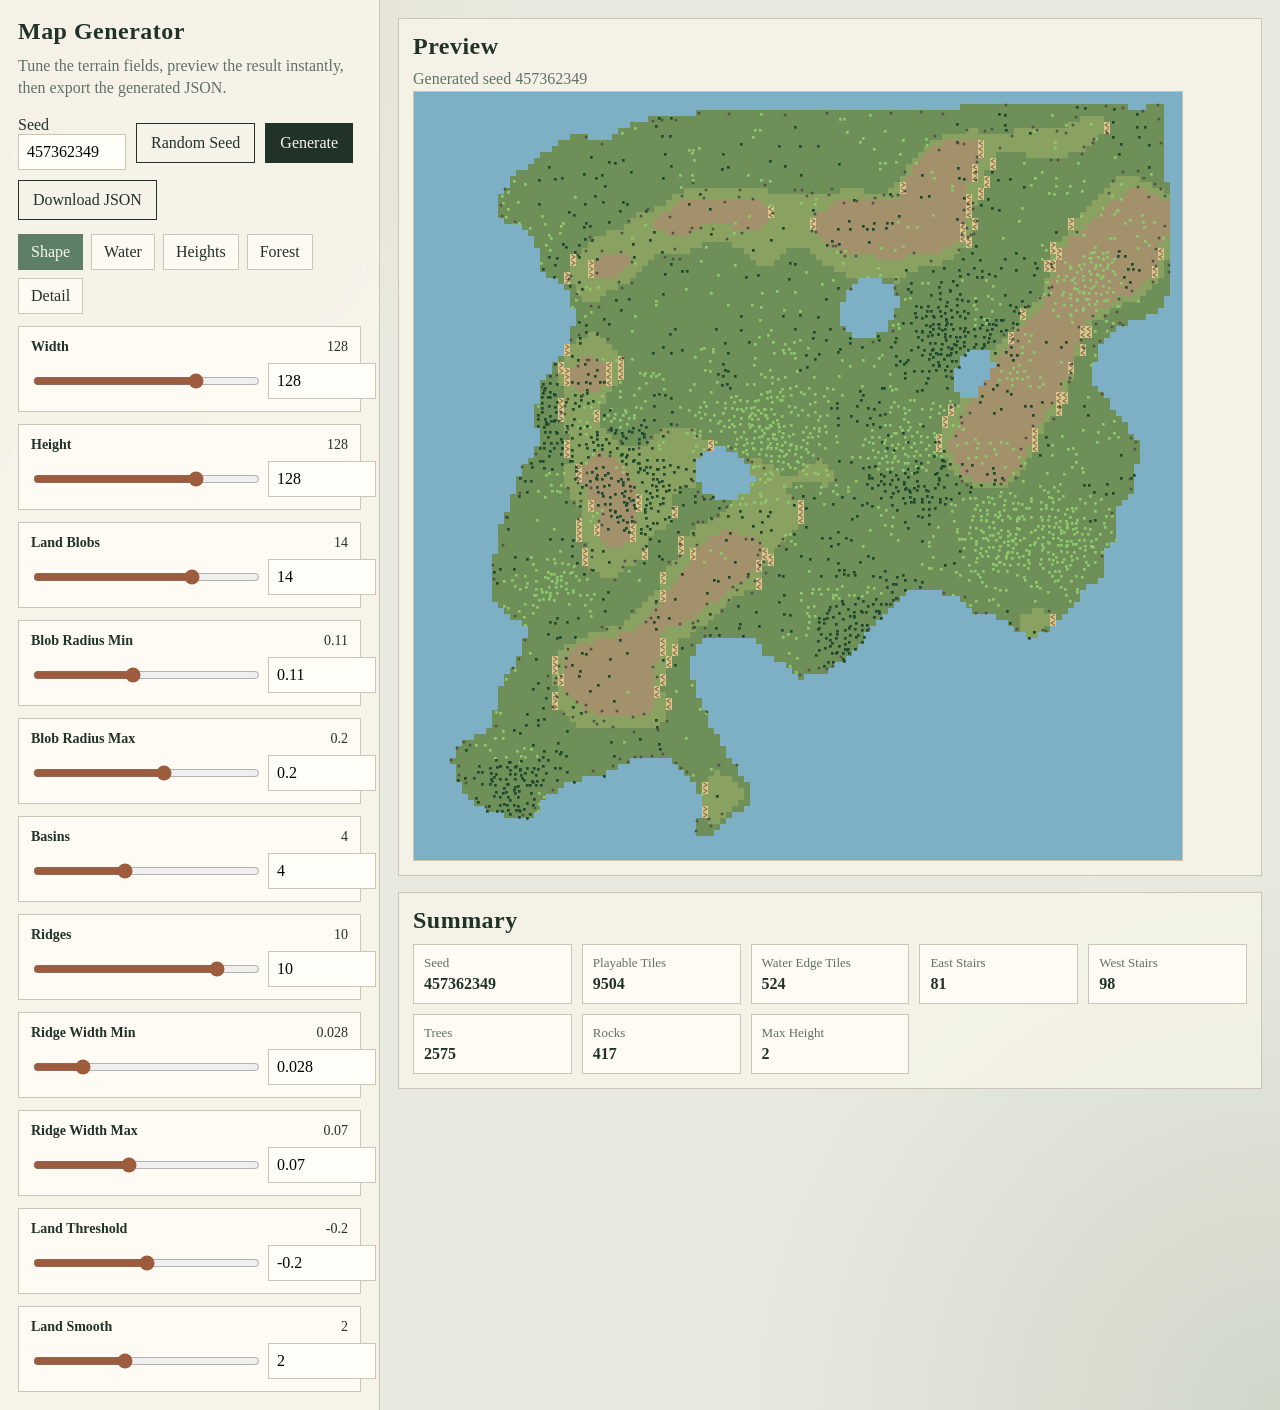
==== docs/index.html @ 98e24ef3 "Initial commit - generate map python and serverless version" ====
<!doctype html>
<html lang="en">
<head>
  <meta charset="utf-8">
  <meta name="viewport" content="width=device-width, initial-scale=1">
  <title>Map Generator</title>
  <style>
    :root {
      --bg: #e9eadf;
      --panel: #f7f4ea;
      --ink: #213229;
      --muted: #617164;
      --accent: #9d5c3d;
      --accent-2: #5d7f65;
      --line: #c9c5b7;
    }
    * { box-sizing: border-box; }
    body {
      margin: 0;
      font-family: Georgia, "Times New Roman", serif;
      color: var(--ink);
      background:
        radial-gradient(circle at top left, rgba(157, 92, 61, 0.14), transparent 28%),
        radial-gradient(circle at bottom right, rgba(93, 127, 101, 0.18), transparent 30%),
        var(--bg);
    }
    .layout {
      display: grid;
      grid-template-columns: 380px 1fr;
      min-height: 100vh;
    }
    .sidebar {
      padding: 18px;
      border-right: 1px solid var(--line);
      background: rgba(247, 244, 234, 0.92);
      overflow: auto;
      backdrop-filter: blur(10px);
    }
    .content {
      padding: 18px;
      display: grid;
      gap: 16px;
      align-content: start;
    }
    h1, h2 {
      margin: 0 0 10px;
      font-weight: 600;
      letter-spacing: 0.02em;
    }
    .sub {
      color: var(--muted);
      margin: 0 0 16px;
      line-height: 1.4;
    }
    .toolbar {
      display: flex;
      flex-wrap: wrap;
      gap: 10px;
      align-items: center;
      margin-bottom: 14px;
    }
    button {
      appearance: none;
      border: 1px solid var(--ink);
      background: var(--ink);
      color: #f8f6ee;
      padding: 10px 14px;
      cursor: pointer;
      font: inherit;
    }
    button.secondary {
      background: transparent;
      color: var(--ink);
    }
    input[type="number"] {
      width: 108px;
      padding: 8px;
      border: 1px solid var(--line);
      background: #fffdf8;
      font: inherit;
    }
    .controls {
      display: grid;
      gap: 12px;
    }
    .tabs {
      display: flex;
      flex-wrap: wrap;
      gap: 8px;
      margin-bottom: 12px;
    }
    .tab {
      appearance: none;
      border: 1px solid var(--line);
      background: rgba(255, 253, 247, 0.72);
      color: var(--ink);
      padding: 8px 12px;
      cursor: pointer;
      font: inherit;
    }
    .tab.active {
      background: var(--accent-2);
      color: #f8f6ee;
      border-color: var(--accent-2);
    }
    .tab-panel {
      display: none;
    }
    .tab-panel.active {
      display: grid;
      gap: 12px;
    }
    .control {
      padding: 12px;
      border: 1px solid var(--line);
      background: rgba(255, 253, 247, 0.8);
    }
    .control-head {
      display: flex;
      justify-content: space-between;
      gap: 12px;
      margin-bottom: 8px;
      font-size: 14px;
    }
    .control-head strong {
      font-weight: 600;
    }
    .range-row {
      display: grid;
      grid-template-columns: 1fr 80px;
      gap: 10px;
      align-items: center;
    }
    input[type="range"] {
      width: 100%;
      accent-color: var(--accent);
    }
    .panel {
      border: 1px solid var(--line);
      background: rgba(247, 244, 234, 0.82);
      padding: 14px;
    }
    .stats {
      display: grid;
      grid-template-columns: repeat(auto-fit, minmax(140px, 1fr));
      gap: 10px;
    }
    .stat {
      padding: 10px;
      background: rgba(255, 253, 247, 0.85);
      border: 1px solid var(--line);
    }
    .stat .label {
      display: block;
      color: var(--muted);
      font-size: 13px;
      margin-bottom: 4px;
    }
    .canvas-wrap {
      overflow: auto;
      max-width: 100%;
    }
    canvas {
      display: block;
      image-rendering: pixelated;
      border: 1px solid var(--line);
      background: #b7c9d9;
    }
    .status {
      color: var(--muted);
      min-height: 1.3em;
    }
    @media (max-width: 980px) {
      .layout { grid-template-columns: 1fr; }
      .sidebar { border-right: 0; border-bottom: 1px solid var(--line); }
    }
  </style>
</head>
<body>
  <div class="layout">
    <aside class="sidebar">
      <h1>Map Generator</h1>
      <p class="sub">Tune the terrain fields, preview the result instantly, then export the generated JSON.</p>
      <div class="toolbar">
        <label>
          Seed<br>
          <input id="seedInput" type="number" placeholder="random">
        </label>
        <button id="randomSeed" class="secondary" type="button">Random Seed</button>
        <button id="generateBtn" type="button">Generate</button>
        <button id="downloadBtn" class="secondary" type="button">Download JSON</button>
      </div>
      <div id="tabs" class="tabs"></div>
      <div id="controls" class="controls"></div>
    </aside>
    <main class="content">
      <section class="panel">
        <h2>Preview</h2>
        <div id="status" class="status">Ready</div>
        <div class="canvas-wrap"><canvas id="preview" width="800" height="800"></canvas></div>
      </section>
      <section class="panel">
        <h2>Summary</h2>
        <div id="stats" class="stats"></div>
      </section>
    </main>
  </div>

  <script>
    // ============================================================
    // Map Generator — ported from generate_map.py
    // ============================================================

    const TILE_SIZE = 64;

    const PARAMETER_SPECS = [
      {key: "width",                    label: "Width",               type: "int",   min: 40,   max: 160,  step: 4},
      {key: "height",                   label: "Height",              type: "int",   min: 40,   max: 160,  step: 4},
      {key: "blob_count",               label: "Land Blobs",          type: "int",   min: 4,    max: 18,   step: 1},
      {key: "blob_radius_min",          label: "Blob Radius Min",     type: "float", min: 0.04, max: 0.20, step: 0.005},
      {key: "blob_radius_max",          label: "Blob Radius Max",     type: "float", min: 0.06, max: 0.30, step: 0.005},
      {key: "basin_count",              label: "Basins",              type: "int",   min: 0,    max: 10,   step: 1},
      {key: "ridge_count",              label: "Ridges",              type: "int",   min: 0,    max: 12,   step: 1},
      {key: "ridge_width_min",          label: "Ridge Width Min",     type: "float", min: 0.01, max: 0.10, step: 0.002},
      {key: "ridge_width_max",          label: "Ridge Width Max",     type: "float", min: 0.02, max: 0.14, step: 0.002},
      {key: "lake_count",               label: "Lakes",               type: "int",   min: 0,    max: 8,    step: 1},
      {key: "lake_radius_min",          label: "Lake Radius Min",     type: "float", min: 0.02, max: 0.12, step: 0.002},
      {key: "lake_radius_max",          label: "Lake Radius Max",     type: "float", min: 0.03, max: 0.16, step: 0.002},
      {key: "land_threshold",           label: "Land Threshold",      type: "float", min: -0.8, max: 0.4,  step: 0.01},
      {key: "land_smooth_passes",       label: "Land Smooth",         type: "int",   min: 0,    max: 5,    step: 1},
      {key: "lake_threshold",           label: "Lake Threshold",      type: "float", min: 0.20, max: 1.40, step: 0.01},
      {key: "tier2_threshold",          label: "Tier 2 Threshold",    type: "float", min: 0.20, max: 1.80, step: 0.01},
      {key: "tier3_threshold",          label: "Tier 3 Threshold",    type: "float", min: 0.40, max: 2.20, step: 0.01},
      {key: "forest_patch_count",       label: "Forest Patches",      type: "int",   min: 0,    max: 40,   step: 1},
      {key: "forest_patch_radius_min",  label: "Forest Radius Min",   type: "float", min: 0.01, max: 0.12, step: 0.002},
      {key: "forest_patch_radius_max",  label: "Forest Radius Max",   type: "float", min: 0.02, max: 0.18, step: 0.002},
      {key: "forest_base_density",      label: "Tree Base Density",   type: "float", min: 0.00, max: 0.50, step: 0.01},
      {key: "forest_cluster_strength",  label: "Tree Cluster Strength",type:"float", min: 0.00, max: 1.50, step: 0.01},
      {key: "forest_extra_tree_chance", label: "Extra Cluster Trees", type: "float", min: 0.00, max: 0.70, step: 0.01},
      {key: "cliff_tree_penalty",       label: "Cliff Tree Penalty",  type: "float", min: 0.00, max: 1.00, step: 0.01},
      {key: "rock_shore_chance",        label: "Shore Rock Chance",   type: "float", min: 0.00, max: 0.50, step: 0.01},
      {key: "rock_cliff_chance",        label: "Cliff Rock Chance",   type: "float", min: 0.00, max: 0.50, step: 0.01},
      {key: "stair_chance",             label: "Stair Chance",        type: "float", min: 0.00, max: 1.00, step: 0.01},
    ];

    const DEFAULT_CONFIG = {
      width: 128, height: 128,
      blob_count: 14,
      blob_radius_min: 0.11, blob_radius_max: 0.20,
      basin_count: 4,
      basin_radius_min: 0.06, basin_radius_max: 0.14,
      ridge_count: 10,
      ridge_width_min: 0.028, ridge_width_max: 0.07,
      lake_count: 3,
      lake_radius_min: 0.035, lake_radius_max: 0.08,
      land_threshold: -0.20,
      land_smooth_passes: 2,
      min_land_component: 6,
      lake_threshold: 0.52,
      min_lake_component: 12,
      tier2_threshold: 0.94,
      tier3_threshold: 1.12,
      tier2_min_component: 14,
      tier3_min_component: 5,
      forest_patch_count: 18,
      forest_patch_radius_min: 0.035, forest_patch_radius_max: 0.09,
      forest_base_density: 0.08,
      forest_cluster_strength: 0.82,
      forest_noise_strength: 0.16,
      forest_extra_tree_chance: 0.20,
      cliff_tree_penalty: 0.45,
      rock_shore_chance: 0.20,
      rock_cliff_chance: 0.16,
      stair_chance: 0.55,
      edge_void_margin: 2,
      seed: null,
    };

    // Seeded pseudo-random number generator (mulberry32).
    // Seeds are not cross-compatible with the Python version (different algorithm),
    // but are fully deterministic within this JS implementation.
    class SeededRandom {
      constructor(seed) {
        this._s = ((seed ^ 0xDEADBEEF) >>> 0) || 1;
      }
      _next() {
        this._s = (this._s + 0x6D2B79F5) >>> 0;
        let t = Math.imul(this._s ^ (this._s >>> 15), 1 | this._s);
        t = (t + Math.imul(t ^ (t >>> 7), 61 | t)) ^ t;
        return ((t ^ (t >>> 14)) >>> 0) / 4294967296;
      }
      random() { return this._next(); }
      uniform(a, b) { return a + this._next() * (b - a); }
      randint(a, b) { return a + Math.floor(this._next() * (b - a + 1)); }
    }

    // Deterministic value noise using integer hashing (32-bit arithmetic).
    class NoiseField {
      constructor(seed) {
        this._seed = seed | 0;
      }
      _rand_at(ix, iy) {
        let n = (Math.imul(ix | 0, 374761393) + Math.imul(iy | 0, 668265263) + Math.imul(this._seed, 982451653)) | 0;
        n = Math.imul(n ^ (n >>> 13), 1274126177);
        n ^= n >>> 16;
        return (n >>> 0) / 4294967295;
      }
      value(x, y, scale) {
        x /= scale; y /= scale;
        const x0 = Math.floor(x), y0 = Math.floor(y);
        const tx = _smoothstep(x - x0), ty = _smoothstep(y - y0);
        const v00 = this._rand_at(x0,     y0);
        const v10 = this._rand_at(x0 + 1, y0);
        const v01 = this._rand_at(x0,     y0 + 1);
        const v11 = this._rand_at(x0 + 1, y0 + 1);
        return _lerp(_lerp(v00, v10, tx), _lerp(v01, v11, tx), ty) * 2.0 - 1.0;
      }
      fbm(x, y, base_scale, octaves = 4, lacunarity = 2.0, gain = 0.5) {
        let amplitude = 1.0, frequency = 1.0, total = 0.0, max_amp = 0.0;
        for (let i = 0; i < octaves; i++) {
          total   += amplitude * this.value(x * frequency, y * frequency, base_scale);
          max_amp += amplitude;
          amplitude *= gain;
          frequency *= lacunarity;
        }
        return max_amp ? total / max_amp : 0.0;
      }
    }

    function _smoothstep(t) {
      t = Math.max(0, Math.min(1, t));
      return t * t * (3 - 2 * t);
    }
    function _lerp(a, b, t) { return a + (b - a) * t; }

    function _distToSegment(px, py, ax, ay, bx, by) {
      const abx = bx - ax, aby = by - ay;
      const apx = px - ax, apy = py - ay;
      const len2 = abx * abx + aby * aby;
      if (len2 === 0) return Math.hypot(px - ax, py - ay);
      const t = Math.max(0, Math.min(1, (apx * abx + apy * aby) / len2));
      return Math.hypot(px - (ax + abx * t), py - (ay + aby * t));
    }

    function _gaussian(px, py, cx, cy, radius) {
      const d = Math.hypot(px - cx, py - cy);
      return Math.exp(-((d / radius) ** 2));
    }

    function _bfsComponents(mask, width, height) {
      const seen = new Uint8Array(width * height);
      const components = [];
      for (let start = 0; start < mask.length; start++) {
        if (!mask[start] || seen[start]) continue;
        const queue = [start];
        seen[start] = 1;
        let head = 0;
        const component = [];
        while (head < queue.length) {
          const cur = queue[head++];
          component.push(cur);
          const r = (cur / width) | 0, c = cur % width;
          if (r > 0          && mask[cur - width] && !seen[cur - width]) { seen[cur - width] = 1; queue.push(cur - width); }
          if (r < height - 1 && mask[cur + width] && !seen[cur + width]) { seen[cur + width] = 1; queue.push(cur + width); }
          if (c > 0          && mask[cur - 1]     && !seen[cur - 1])     { seen[cur - 1] = 1;     queue.push(cur - 1); }
          if (c < width - 1  && mask[cur + 1]     && !seen[cur + 1])     { seen[cur + 1] = 1;     queue.push(cur + 1); }
        }
        components.push(component);
      }
      return components;
    }

    function _smoothScalar(field, width, height, passes = 1) {
      let cur = field.slice();
      for (let p = 0; p < passes; p++) {
        const upd = cur.slice();
        for (let r = 1; r < height - 1; r++) {
          for (let c = 1; c < width - 1; c++) {
            let total = 0, weight = 0;
            for (let dr = -1; dr <= 1; dr++) {
              for (let dc = -1; dc <= 1; dc++) {
                const w = (dr === 0 && dc === 0) ? 2 : 1;
                total  += cur[(r + dr) * width + (c + dc)] * w;
                weight += w;
              }
            }
            upd[r * width + c] = total / weight;
          }
        }
        cur = upd;
      }
      return cur;
    }

    function _smoothLand(mask, width, height, passes) {
      let cur = mask.slice();
      for (let p = 0; p < passes; p++) {
        const upd = cur.slice();
        for (let r = 1; r < height - 1; r++) {
          for (let c = 1; c < width - 1; c++) {
            const idx = r * width + c;
            let n = 0;
            n += cur[idx - width - 1]; n += cur[idx - width]; n += cur[idx - width + 1];
            n += cur[idx - 1];                                 n += cur[idx + 1];
            n += cur[idx + width - 1]; n += cur[idx + width]; n += cur[idx + width + 1];
            upd[idx] = cur[idx] ? (n >= 3 ? 1 : 0) : (n >= 5 ? 1 : 0);
          }
        }
        cur = upd;
      }
      return cur;
    }

    function _erodeMask(mask, width, height, minNeighbors) {
      const upd = mask.slice();
      for (let r = 1; r < height - 1; r++) {
        for (let c = 1; c < width - 1; c++) {
          const idx = r * width + c;
          if (!mask[idx]) continue;
          let n = 0;
          n += mask[idx - width - 1]; n += mask[idx - width]; n += mask[idx - width + 1];
          n += mask[idx - 1];                                  n += mask[idx + 1];
          n += mask[idx + width - 1]; n += mask[idx + width]; n += mask[idx + width + 1];
          if (n < minNeighbors) upd[idx] = 0;
        }
      }
      return upd;
    }

    function _dilateMask(mask, width, height, minNeighbors) {
      const upd = mask.slice();
      for (let r = 1; r < height - 1; r++) {
        for (let c = 1; c < width - 1; c++) {
          const idx = r * width + c;
          if (mask[idx]) continue;
          let n = 0;
          n += mask[idx - width - 1]; n += mask[idx - width]; n += mask[idx - width + 1];
          n += mask[idx - 1];                                  n += mask[idx + 1];
          n += mask[idx + width - 1]; n += mask[idx + width]; n += mask[idx + width + 1];
          if (n >= minNeighbors) upd[idx] = 1;
        }
      }
      return upd;
    }

    function _removeSmall(mask, width, height, minSize) {
      const cur = mask.slice();
      for (const comp of _bfsComponents(cur, width, height)) {
        if (comp.length < minSize) for (const idx of comp) cur[idx] = 0;
      }
      return cur;
    }

    function _buildTierMask(base, width, height, minSize) {
      let cur = _erodeMask(base, width, height, 3);
      cur = _smoothLand(cur, width, height, 1);
      cur = _removeSmall(cur, width, height, minSize);
      return cur;
    }

    function _chooseLandFeatures(rng, width, height, cfg) {
      const blobs = [];
      for (let i = 0; i < cfg.blob_count; i++)
        blobs.push([rng.uniform(width*0.12, width*0.88), rng.uniform(height*0.12, height*0.88), rng.uniform(width*cfg.blob_radius_min, width*cfg.blob_radius_max)]);

      const basins = [];
      for (let i = 0; i < cfg.basin_count; i++)
        basins.push([rng.uniform(width*0.15, width*0.85), rng.uniform(height*0.15, height*0.85), rng.uniform(width*cfg.basin_radius_min, width*cfg.basin_radius_max)]);

      const ridges = [];
      for (let i = 0; i < cfg.ridge_count; i++) {
        const ax = rng.uniform(width*0.05, width*0.95), ay = rng.uniform(height*0.05, height*0.95);
        ridges.push([ax, ay, ax + rng.uniform(-width*0.35, width*0.35), ay + rng.uniform(-height*0.35, height*0.35), rng.uniform(width*cfg.ridge_width_min, width*cfg.ridge_width_max)]);
      }

      const lakes = [];
      for (let i = 0; i < cfg.lake_count; i++)
        lakes.push([rng.uniform(width*0.22, width*0.78), rng.uniform(height*0.22, height*0.78), rng.uniform(width*cfg.lake_radius_min, width*cfg.lake_radius_max)]);

      return {blobs, basins, ridges, lakes, borderMargin: rng.uniform(1.5, 3.0)};
    }

    function _classifyStairs(heightmap, tileType, width, height, rng, cfg) {
      for (let level = 0; level <= 2; level++) {
        for (let c = 1; c < width - 1; c++) {
          let r = 1;
          while (r < height - 1) {
            const idx = r * width + c;
            // East stairs (higher ground to the right)
            if (heightmap[idx] === level && heightmap[idx+1] >= level+1 && heightmap[idx-1] <= level && tileType[idx] === 1) {
              let run = 0;
              while (r+run < height-1 && heightmap[(r+run)*width+c] === level && heightmap[(r+run)*width+c+1] >= level+1 && tileType[(r+run)*width+c] === 1) run++;
              if (run >= 2 && rng.random() < cfg.stair_chance) {
                const len = Math.min(run, rng.randint(2, 4));
                const start = r + Math.max(0, (run - len) >> 1);
                for (let o = 0; o < len; o++) tileType[(start+o)*width+c] = 2;
                r += run; continue;
              }
            }
            // West stairs (higher ground to the left)
            if (heightmap[idx] === level && heightmap[idx-1] >= level+1 && heightmap[idx+1] <= level && tileType[idx] === 1) {
              let run = 0;
              while (r+run < height-1 && heightmap[(r+run)*width+c] === level && heightmap[(r+run)*width+c-1] >= level+1 && tileType[(r+run)*width+c] === 1) run++;
              if (run >= 2 && rng.random() < cfg.stair_chance) {
                const len = Math.min(run, rng.randint(2, 4));
                const start = r + Math.max(0, (run - len) >> 1);
                for (let o = 0; o < len; o++) tileType[(start+o)*width+c] = 3;
                r += run; continue;
              }
            }
            r++;
          }
        }
      }
    }

    function _buildHeightmap(cfg, seed) {
      const {width, height} = cfg;
      const rng   = new SeededRandom(seed);
      const noise = new NoiseField(seed);
      const {blobs, basins, ridges, lakes, borderMargin} = _chooseLandFeatures(rng, width, height, cfg);

      const landScores = new Float64Array(width * height);
      const hillScores = new Float64Array(width * height);
      const lakeScores = new Float64Array(width * height);

      for (let r = 0; r < height; r++) {
        for (let c = 0; c < width; c++) {
          const idx = r * width + c;
          const x = c + 0.5, y = r + 0.5;

          const wx = x + noise.fbm(x+211.3, y-93.7,  18.0, 3) * 4.0;
          const wy = y + noise.fbm(x-57.1,  y+174.2, 18.0, 3) * 4.0;

          let blobScore = 0;
          for (const [cx,cy,rad] of blobs)  blobScore  += _gaussian(wx, wy, cx, cy, rad);
          let basinScore = 0;
          for (const [cx,cy,rad] of basins) basinScore += _gaussian(wx, wy, cx, cy, rad);
          let lakeScore = 0;
          for (const [cx,cy,rad] of lakes)  lakeScore  += _gaussian(wx, wy, cx, cy, rad);
          let ridgeScore = 0;
          for (const [ax,ay,bx,by,rw] of ridges) ridgeScore += Math.exp(-((_distToSegment(wx,wy,ax,ay,bx,by)/rw)**2));

          const macroNoise  = noise.fbm(wx,      wy,      20.0, 4);
          const detailNoise = noise.fbm(wx+91.0, wy-47.0,  9.0, 3);
          const edge        = Math.min(c, width-1-c, r, height-1-r);
          const edgePenalty = Math.max(0, (borderMargin - edge) / borderMargin);

          landScores[idx] = blobScore*0.95 + ridgeScore*0.82 + macroNoise*0.55 + detailNoise*0.18 - basinScore*0.82 - edgePenalty*2.20 - 1.05;
          hillScores[idx] = ridgeScore*0.75 + blobScore*0.25 + detailNoise*0.35 + macroNoise*0.15;
          lakeScores[idx] = lakeScore*1.15 - ridgeScore*0.25 - detailNoise*0.10;
        }
      }

      let mask = Array.from(landScores, s => s > cfg.land_threshold ? 1 : 0);
      mask = _smoothLand(mask, width, height, cfg.land_smooth_passes);
      mask = _removeSmall(mask, width, height, cfg.min_land_component);

      let lakeMask = new Array(width * height).fill(0);
      for (let r = 2; r < height-2; r++) {
        for (let c = 2; c < width-2; c++) {
          const idx = r*width+c;
          if (!mask[idx]) continue;
          if (Math.min(c, width-1-c, r, height-1-r) < 8) continue;
          if (lakeScores[idx] > cfg.lake_threshold && landScores[idx] > -0.05 && hillScores[idx] < cfg.tier3_threshold)
            lakeMask[idx] = 1;
        }
      }
      lakeMask = _erodeMask(lakeMask, width, height, 3);
      lakeMask = _smoothLand(lakeMask, width, height, 1);
      lakeMask = _dilateMask(lakeMask, width, height, 3);
      lakeMask = _removeSmall(lakeMask, width, height, cfg.min_lake_component);

      const landMask = mask.slice();
      for (let i = 0; i < lakeMask.length; i++) if (lakeMask[i]) landMask[i] = 0;

      const smoothedHills = _smoothScalar(Array.from(hillScores), width, height, 2);
      const tier2seed = new Array(width*height).fill(0);
      const tier3seed = new Array(width*height).fill(0);
      for (let i = 0; i < landMask.length; i++) {
        if (!landMask[i]) continue;
        if (smoothedHills[i] > cfg.tier2_threshold) tier2seed[i] = 1;
        if (smoothedHills[i] > cfg.tier3_threshold) tier3seed[i] = 1;
      }

      let tier2mask = _buildTierMask(tier2seed, width, height, cfg.tier2_min_component);
      tier2mask = tier2mask.map((v,i) => (v && landMask[i]) ? 1 : 0);
      let tier3mask = _buildTierMask(tier3seed.map((v,i) => (v && tier2mask[i]) ? 1 : 0), width, height, cfg.tier3_min_component);
      tier3mask = tier3mask.map((v,i) => (v && tier2mask[i]) ? 1 : 0);

      const heightmap = new Array(width*height).fill(0);
      const tileType  = new Array(width*height).fill(1);

      for (let r = 0; r < height; r++) {
        for (let c = 0; c < width; c++) {
          const idx = r*width+c;
          const edge = Math.min(c, width-1-c, r, height-1-r);
          if (edge < cfg.edge_void_margin || lakeMask[idx] || !landMask[idx]) {
            tileType[idx] = 0; continue;
          }
          heightmap[idx] = tier2mask[idx] ? (tier3mask[idx] ? 2 : 1) : 0;
        }
      }

      _classifyStairs(heightmap, tileType, width, height, rng, cfg);
      return {heightmap, tileType};
    }

    function _worldXY(col, row, rng, spread = 0.9) {
      return [(col + rng.uniform(0.15, spread)) * TILE_SIZE, (row + rng.uniform(0.15, spread)) * TILE_SIZE];
    }

    function _generateDecorations(heightmap, tileType, width, height, seed, cfg) {
      const rng   = new SeededRandom(seed + 1007);
      const noise = new NoiseField(seed + 17);
      const decorations = [];

      const forestCenters = [];
      for (let i = 0; i < cfg.forest_patch_count; i++)
        forestCenters.push([rng.uniform(width*0.08,width*0.92), rng.uniform(height*0.08,height*0.92), rng.uniform(width*cfg.forest_patch_radius_min,width*cfg.forest_patch_radius_max), rng.random()]);

      for (let r = 0; r < height; r++) {
        for (let c = 0; c < width; c++) {
          const idx = r*width+c;
          if (!tileType[idx]) continue;

          const x = c+0.5, y = r+0.5;
          const broadForest  = noise.fbm(x+13.0,  y-41.0,  13.0, 3);
          const speciesNoise = noise.fbm(x-77.0,  y+121.0,  6.0, 2);

          let clusterScore = 0, speciesScore = 0;
          for (const [cx,cy,rad,sb] of forestCenters) {
            const inf = _gaussian(x, y, cx, cy, rad);
            if (inf > clusterScore) clusterScore = inf;
            speciesScore += inf * (sb - 0.5);
          }

          let nearSlope = false, nearWater = false;
          const h = heightmap[idx];
          if (r > 0)          { const ni=idx-width; if (!tileType[ni]) nearWater=true; else if (Math.abs(h-heightmap[ni])>=1) nearSlope=true; }
          if (r < height-1)   { const ni=idx+width; if (!tileType[ni]) nearWater=true; else if (Math.abs(h-heightmap[ni])>=1) nearSlope=true; }
          if (c > 0)          { const ni=idx-1;     if (!tileType[ni]) nearWater=true; else if (Math.abs(h-heightmap[ni])>=1) nearSlope=true; }
          if (c < width-1)    { const ni=idx+1;     if (!tileType[ni]) nearWater=true; else if (Math.abs(h-heightmap[ni])>=1) nearSlope=true; }

          let density = cfg.forest_base_density + Math.max(0, broadForest)*cfg.forest_noise_strength + clusterScore*cfg.forest_cluster_strength;
          if (nearSlope) density *= cfg.cliff_tree_penalty;
          if (tileType[idx] === 2 || tileType[idx] === 3) density = 0;

          if (rng.random() < density) {
            const [px,py] = _worldXY(c, r, rng);
            decorations.push({type: speciesScore + speciesNoise*0.45 > 0 ? "spruce" : "birch", x: px, y: py});
          }
          if (clusterScore > 0.62 && rng.random() < cfg.forest_extra_tree_chance && !nearSlope && tileType[idx] === 1) {
            const [px,py] = _worldXY(c, r, rng, 0.98);
            decorations.push({type: speciesScore > -0.05 ? "spruce" : "birch", x: px, y: py});
          }
          if (nearWater && rng.random() < cfg.rock_shore_chance) {
            const [px,py] = _worldXY(c, r, rng, 0.95);
            decorations.push({type: "rock", x: px, y: py});
          } else if (nearSlope && rng.random() < cfg.rock_cliff_chance) {
            const [px,py] = _worldXY(c, r, rng, 0.95);
            decorations.push({type: "rock", x: px, y: py});
          }
        }
      }
      return decorations;
    }

    function _summarizeMap(mapData) {
      const {tilesX: w, tilesY: h, heightmap, tileType, decorations} = mapData;
      let shoreWater = 0;
      for (let r = 1; r < h-1; r++) {
        for (let c = 1; c < w-1; c++) {
          const i = r*w+c;
          if (tileType[i] !== 0) continue;
          if (tileType[i-w] || tileType[i+w] || tileType[i-1] || tileType[i+1]) shoreWater++;
        }
      }
      return {
        playable_tiles:    tileType.reduce((s,v) => s + (v ? 1 : 0), 0),
        shore_water_tiles: shoreWater,
        stairs_east:       tileType.reduce((s,v) => s + (v===2?1:0), 0),
        stairs_west:       tileType.reduce((s,v) => s + (v===3?1:0), 0),
        tree_count:        decorations.reduce((s,d) => s + (d.type==="spruce"||d.type==="birch"?1:0), 0),
        rock_count:        decorations.reduce((s,d) => s + (d.type==="rock"?1:0), 0),
        max_height:        heightmap.reduce((m,v) => Math.max(m,v), 0),
      };
    }

    function mergeConfig(overrides) {
      const cfg = {...DEFAULT_CONFIG};
      if (overrides) for (const [k,v] of Object.entries(overrides)) if (k in cfg) cfg[k] = v;
      if (cfg.blob_radius_min          > cfg.blob_radius_max)          [cfg.blob_radius_min,         cfg.blob_radius_max]          = [cfg.blob_radius_max,         cfg.blob_radius_min];
      if (cfg.basin_radius_min         > cfg.basin_radius_max)         [cfg.basin_radius_min,        cfg.basin_radius_max]         = [cfg.basin_radius_max,        cfg.basin_radius_min];
      if (cfg.ridge_width_min          > cfg.ridge_width_max)          [cfg.ridge_width_min,         cfg.ridge_width_max]          = [cfg.ridge_width_max,         cfg.ridge_width_min];
      if (cfg.lake_radius_min          > cfg.lake_radius_max)          [cfg.lake_radius_min,         cfg.lake_radius_max]          = [cfg.lake_radius_max,         cfg.lake_radius_min];
      if (cfg.forest_patch_radius_min  > cfg.forest_patch_radius_max)  [cfg.forest_patch_radius_min, cfg.forest_patch_radius_max]  = [cfg.forest_patch_radius_max, cfg.forest_patch_radius_min];
      if (cfg.tier3_threshold < cfg.tier2_threshold) cfg.tier3_threshold = cfg.tier2_threshold + 0.05;
      return cfg;
    }

    function generateMap(configOverrides, seed) {
      const cfg = mergeConfig(configOverrides);
      let resolvedSeed = (seed !== null && seed !== undefined) ? seed : cfg.seed;
      if (resolvedSeed === null || resolvedSeed === undefined)
        resolvedSeed = Math.floor(Math.random() * 2147483648);

      const {heightmap, tileType} = _buildHeightmap(cfg, resolvedSeed);
      const decorations = _generateDecorations(heightmap, tileType, cfg.width, cfg.height, resolvedSeed, cfg);
      const result = {
        tilesX: cfg.width, tilesY: cfg.height,
        heightmap, tileType, decorations,
        buildings: [], spawns: [], towers: [], workers: [],
        seed: resolvedSeed,
        params: {...cfg},
      };
      result.summary = _summarizeMap(result);
      return result;
    }

    // ============================================================
    // UI
    // ============================================================

    const controlsEl = document.getElementById("controls");
    const statsEl    = document.getElementById("stats");
    const statusEl   = document.getElementById("status");
    const seedInput  = document.getElementById("seedInput");
    const tabsEl     = document.getElementById("tabs");
    const canvas     = document.getElementById("preview");
    const ctx        = canvas.getContext("2d");

    let currentMap    = null;
    let generateTimer = null;

    const tabDefinitions = [
      {id: "shape",   label: "Shape",   keys: ["width","height","blob_count","blob_radius_min","blob_radius_max","basin_count","ridge_count","ridge_width_min","ridge_width_max","land_threshold","land_smooth_passes"]},
      {id: "water",   label: "Water",   keys: ["lake_count","lake_radius_min","lake_radius_max","lake_threshold"]},
      {id: "heights", label: "Heights", keys: ["tier2_threshold","tier3_threshold","stair_chance"]},
      {id: "forest",  label: "Forest",  keys: ["forest_patch_count","forest_patch_radius_min","forest_patch_radius_max","forest_base_density","forest_cluster_strength","forest_extra_tree_chance","cliff_tree_penalty"]},
      {id: "detail",  label: "Detail",  keys: ["rock_shore_chance","rock_cliff_chance"]},
    ];

    function specTab(spec) {
      for (const tab of tabDefinitions) if (tab.keys.includes(spec.key)) return tab.id;
      return "detail";
    }

    function activateTab(tabId) {
      for (const btn of tabsEl.querySelectorAll(".tab"))       btn.classList.toggle("active", btn.dataset.tab === tabId);
      for (const pnl of controlsEl.querySelectorAll(".tab-panel")) pnl.classList.toggle("active", pnl.dataset.tab === tabId);
    }

    function fmtVal(v, spec) {
      return spec.type === "int" ? String(Math.round(v)) : Number(v).toFixed(3).replace(/0+$/, "").replace(/\.$/, "");
    }

    function buildControls() {
      controlsEl.innerHTML = "";
      tabsEl.innerHTML = "";
      const panels = new Map();
      for (const tab of tabDefinitions) {
        const btn = document.createElement("button");
        btn.className = "tab"; btn.type = "button"; btn.dataset.tab = tab.id; btn.textContent = tab.label;
        btn.addEventListener("click", () => activateTab(tab.id));
        tabsEl.appendChild(btn);
        const panel = document.createElement("div");
        panel.className = "tab-panel"; panel.dataset.tab = tab.id;
        controlsEl.appendChild(panel);
        panels.set(tab.id, panel);
      }
      for (const spec of PARAMETER_SPECS) {
        const value = DEFAULT_CONFIG[spec.key];
        const wrap = document.createElement("div");
        wrap.className = "control";
        wrap.innerHTML = `
          <div class="control-head">
            <strong>${spec.label}</strong>
            <span id="value-${spec.key}">${fmtVal(value, spec)}</span>
          </div>
          <div class="range-row">
            <input id="range-${spec.key}"  type="range"  min="${spec.min}" max="${spec.max}" step="${spec.step}" value="${value}">
            <input id="number-${spec.key}" type="number" min="${spec.min}" max="${spec.max}" step="${spec.step}" value="${value}">
          </div>`;
        const range  = wrap.querySelector(`#range-${spec.key}`);
        const number = wrap.querySelector(`#number-${spec.key}`);
        const label  = wrap.querySelector(`#value-${spec.key}`);
        const sync = (raw) => {
          const parsed = spec.type === "int" ? parseInt(raw, 10) : parseFloat(raw);
          range.value = number.value = parsed;
          label.textContent = fmtVal(parsed, spec);
        };
        range.addEventListener("input",  () => { sync(range.value);  scheduleGenerate(); });
        number.addEventListener("input", () => { sync(number.value); scheduleGenerate(); });
        panels.get(specTab(spec)).appendChild(wrap);
      }
      activateTab(tabDefinitions[0].id);
    }

    function scheduleGenerate(delay = 180) {
      if (generateTimer) clearTimeout(generateTimer);
      generateTimer = setTimeout(() => { generateTimer = null; generate(); }, delay);
    }

    function collectParams() {
      const params = {};
      for (const spec of PARAMETER_SPECS) {
        const v = document.getElementById(`number-${spec.key}`).value;
        params[spec.key] = spec.type === "int" ? parseInt(v, 10) : parseFloat(v);
      }
      return params;
    }

    function renderStats(mapData) {
      statsEl.innerHTML = "";
      const s = mapData.summary || {};
      for (const [label, value] of [
        ["Seed", mapData.seed], ["Playable Tiles", s.playable_tiles], ["Water Edge Tiles", s.shore_water_tiles],
        ["East Stairs", s.stairs_east], ["West Stairs", s.stairs_west],
        ["Trees", s.tree_count], ["Rocks", s.rock_count], ["Max Height", s.max_height],
      ]) {
        const el = document.createElement("div");
        el.className = "stat";
        el.innerHTML = `<span class="label">${label}</span><strong>${value ?? "-"}</strong>`;
        statsEl.appendChild(el);
      }
    }

    function renderMap(mapData) {
      currentMap = mapData;
      const w = mapData.tilesX, h = mapData.tilesY;
      const scale = 6;
      canvas.width = w * scale; canvas.height = h * scale;

      for (let r = 0; r < h; r++) {
        for (let c = 0; c < w; c++) {
          const idx = r*w+c;
          const ht = mapData.heightmap[idx], tile = mapData.tileType[idx];
          if (tile === 0) {
            ctx.fillStyle = "#7db0c5";
          } else if (tile === 2 || tile === 3) {
            ctx.fillStyle = "#d8c68f";
            ctx.fillRect(c*scale, r*scale, scale, scale);
            ctx.strokeStyle = "#836944";
            ctx.lineWidth = Math.max(1, scale * 0.18);
            ctx.beginPath();
            if (tile === 2) {
              ctx.moveTo(c*scale+scale*0.2, r*scale+scale*0.1);
              ctx.lineTo(c*scale+scale*0.8, r*scale+scale*0.5);
              ctx.lineTo(c*scale+scale*0.2, r*scale+scale*0.9);
            } else {
              ctx.moveTo(c*scale+scale*0.8, r*scale+scale*0.1);
              ctx.lineTo(c*scale+scale*0.2, r*scale+scale*0.5);
              ctx.lineTo(c*scale+scale*0.8, r*scale+scale*0.9);
            }
            ctx.stroke();
            continue;
          } else {
            ctx.fillStyle = ["#6e8f58","#8aa261","#a3916c"][Math.min(ht,2)];
          }
          ctx.fillRect(c*scale, r*scale, scale, scale);
        }
      }

      for (const deco of mapData.decorations) {
        const x = Math.floor((deco.x / 64) * scale), y = Math.floor((deco.y / 64) * scale);
        if (deco.type === "spruce") {
          ctx.fillStyle = "#1d4a2e";
          ctx.fillRect(x, y, Math.max(2, scale*0.45), Math.max(2, scale*0.45));
        } else if (deco.type === "birch") {
          ctx.fillStyle = "#8dc96b";
          ctx.fillRect(x, y, Math.max(2, scale*0.45), Math.max(2, scale*0.45));
        } else if (deco.type === "rock") {
          ctx.fillStyle = "#555247";
          ctx.beginPath();
          ctx.arc(x, y, Math.max(1.5, scale*0.22), 0, Math.PI*2);
          ctx.fill();
        }
      }
      renderStats(mapData);
    }

    function generate() {
      statusEl.textContent = "Generating map…";
      const seedValue = seedInput.value.trim();
      const seed = seedValue === "" ? null : Number(seedValue);
      // Defer to next tick so the status message renders before the synchronous work.
      setTimeout(() => {
        try {
          const data = generateMap(collectParams(), seed);
          seedInput.value = data.seed;
          statusEl.textContent = `Generated seed ${data.seed}`;
          renderMap(data);
        } catch (err) {
          statusEl.textContent = `Error: ${err.message}`;
        }
      }, 0);
    }

    function downloadCurrentMap() {
      if (!currentMap) return;
      const blob = new Blob([JSON.stringify(currentMap, null, 2)], {type: "application/json"});
      const url  = URL.createObjectURL(blob);
      const link = document.createElement("a");
      link.href = url; link.download = `generated-map-${currentMap.seed}.json`;
      link.click();
      URL.revokeObjectURL(url);
    }

    document.getElementById("generateBtn").addEventListener("click", generate);
    document.getElementById("downloadBtn").addEventListener("click", downloadCurrentMap);
    document.getElementById("randomSeed").addEventListener("click", () => { seedInput.value = ""; generate(); });
    seedInput.addEventListener("input", () => scheduleGenerate());

    buildControls();
    generate();
  </script>
</body>
</html>
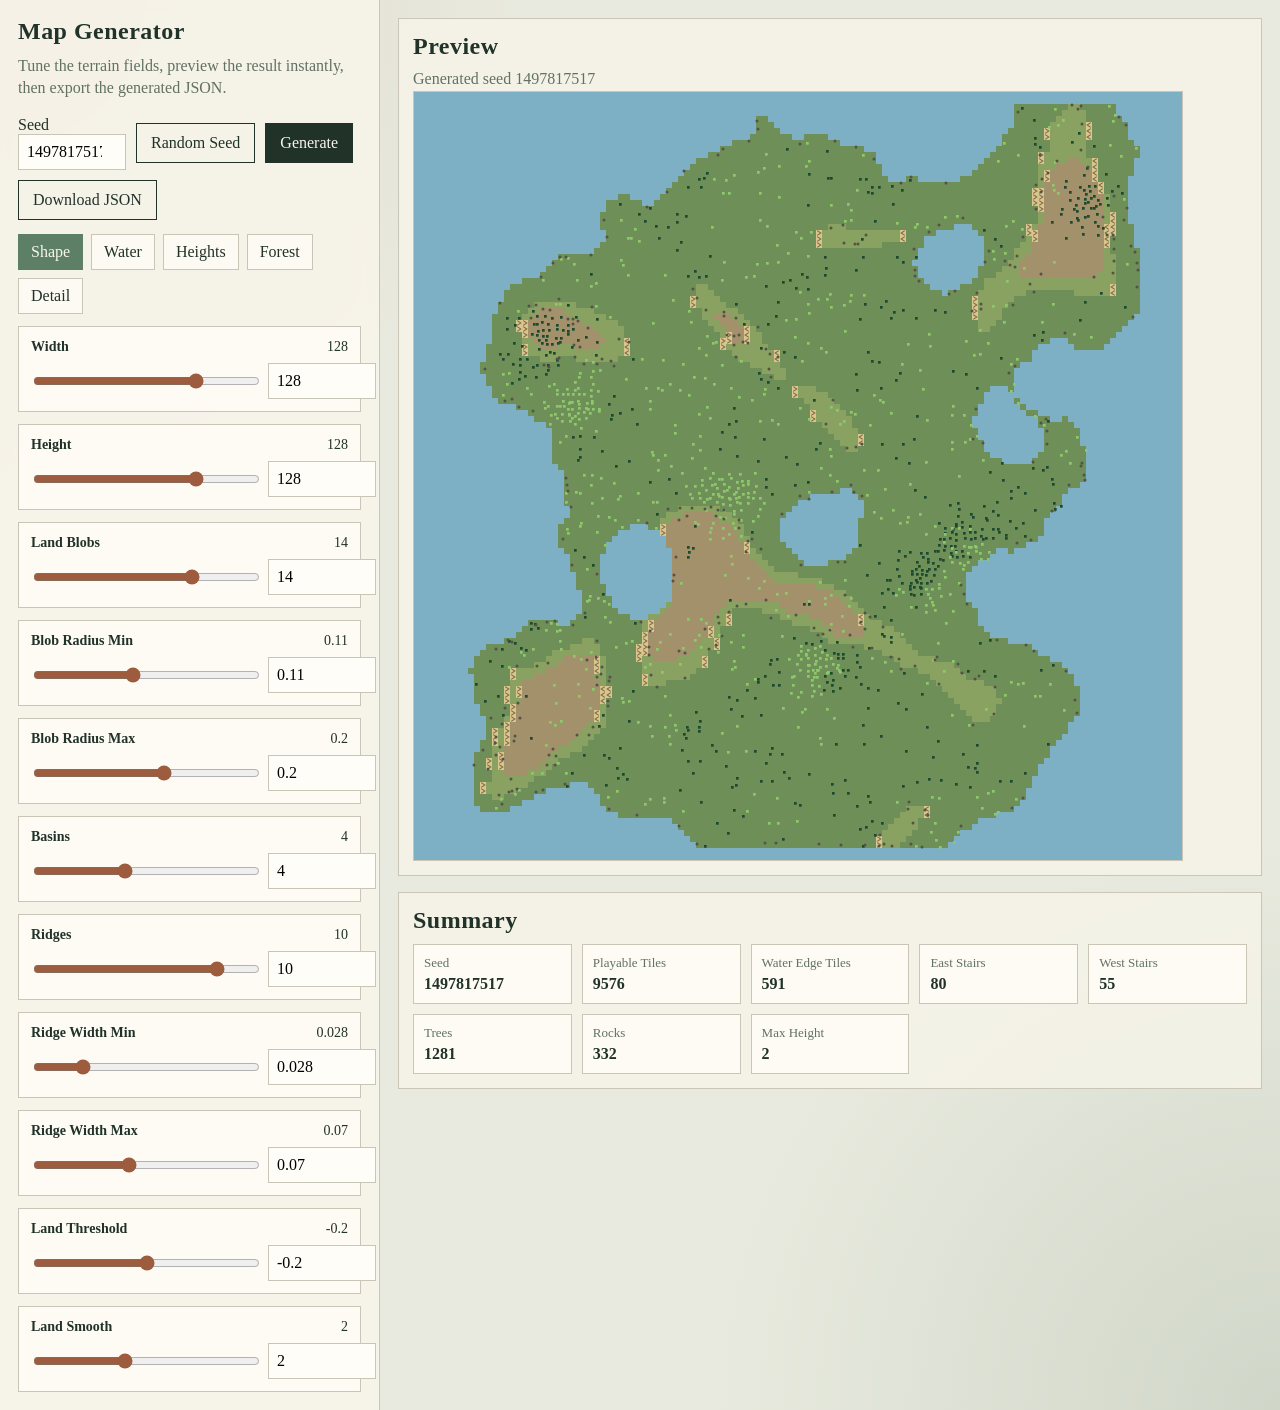
==== commit b98f9768: "Modify params" ====
--- a/docs/index.html
+++ b/docs/index.html
@@ -262,10 +262,10 @@
       tier3_threshold: 1.12,
       tier2_min_component: 14,
       tier3_min_component: 5,
-      forest_patch_count: 18,
-      forest_patch_radius_min: 0.035, forest_patch_radius_max: 0.09,
-      forest_base_density: 0.08,
-      forest_cluster_strength: 0.82,
+      forest_patch_count: 9,
+      forest_patch_radius_min: 0.030, forest_patch_radius_max: 0.038,
+      forest_base_density: 0.07,
+      forest_cluster_strength: 1.19,
       forest_noise_strength: 0.16,
       forest_extra_tree_chance: 0.20,
       cliff_tree_penalty: 0.45,
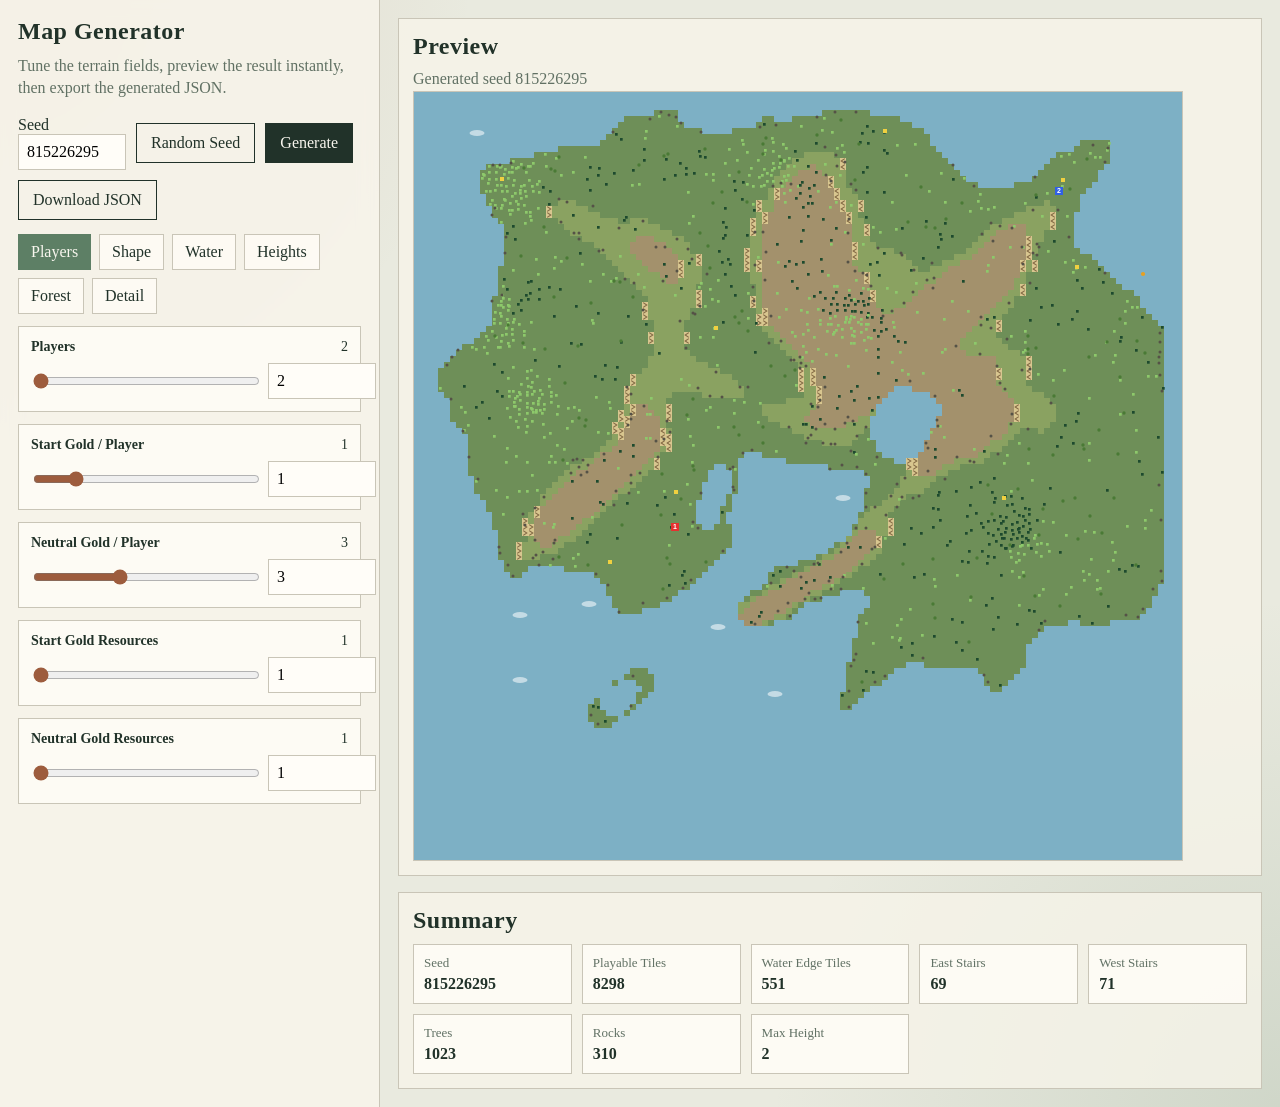
==== commit e73c6050: "Refactored map gen into several files, added gold, players, clouds, bushes, more heights" ====
--- a/docs/index.html
+++ b/docs/index.html
@@ -4,177 +4,7 @@
   <meta charset="utf-8">
   <meta name="viewport" content="width=device-width, initial-scale=1">
   <title>Map Generator</title>
-  <style>
-    :root {
-      --bg: #e9eadf;
-      --panel: #f7f4ea;
-      --ink: #213229;
-      --muted: #617164;
-      --accent: #9d5c3d;
-      --accent-2: #5d7f65;
-      --line: #c9c5b7;
-    }
-    * { box-sizing: border-box; }
-    body {
-      margin: 0;
-      font-family: Georgia, "Times New Roman", serif;
-      color: var(--ink);
-      background:
-        radial-gradient(circle at top left, rgba(157, 92, 61, 0.14), transparent 28%),
-        radial-gradient(circle at bottom right, rgba(93, 127, 101, 0.18), transparent 30%),
-        var(--bg);
-    }
-    .layout {
-      display: grid;
-      grid-template-columns: 380px 1fr;
-      min-height: 100vh;
-    }
-    .sidebar {
-      padding: 18px;
-      border-right: 1px solid var(--line);
-      background: rgba(247, 244, 234, 0.92);
-      overflow: auto;
-      backdrop-filter: blur(10px);
-    }
-    .content {
-      padding: 18px;
-      display: grid;
-      gap: 16px;
-      align-content: start;
-    }
-    h1, h2 {
-      margin: 0 0 10px;
-      font-weight: 600;
-      letter-spacing: 0.02em;
-    }
-    .sub {
-      color: var(--muted);
-      margin: 0 0 16px;
-      line-height: 1.4;
-    }
-    .toolbar {
-      display: flex;
-      flex-wrap: wrap;
-      gap: 10px;
-      align-items: center;
-      margin-bottom: 14px;
-    }
-    button {
-      appearance: none;
-      border: 1px solid var(--ink);
-      background: var(--ink);
-      color: #f8f6ee;
-      padding: 10px 14px;
-      cursor: pointer;
-      font: inherit;
-    }
-    button.secondary {
-      background: transparent;
-      color: var(--ink);
-    }
-    input[type="number"] {
-      width: 108px;
-      padding: 8px;
-      border: 1px solid var(--line);
-      background: #fffdf8;
-      font: inherit;
-    }
-    .controls {
-      display: grid;
-      gap: 12px;
-    }
-    .tabs {
-      display: flex;
-      flex-wrap: wrap;
-      gap: 8px;
-      margin-bottom: 12px;
-    }
-    .tab {
-      appearance: none;
-      border: 1px solid var(--line);
-      background: rgba(255, 253, 247, 0.72);
-      color: var(--ink);
-      padding: 8px 12px;
-      cursor: pointer;
-      font: inherit;
-    }
-    .tab.active {
-      background: var(--accent-2);
-      color: #f8f6ee;
-      border-color: var(--accent-2);
-    }
-    .tab-panel {
-      display: none;
-    }
-    .tab-panel.active {
-      display: grid;
-      gap: 12px;
-    }
-    .control {
-      padding: 12px;
-      border: 1px solid var(--line);
-      background: rgba(255, 253, 247, 0.8);
-    }
-    .control-head {
-      display: flex;
-      justify-content: space-between;
-      gap: 12px;
-      margin-bottom: 8px;
-      font-size: 14px;
-    }
-    .control-head strong {
-      font-weight: 600;
-    }
-    .range-row {
-      display: grid;
-      grid-template-columns: 1fr 80px;
-      gap: 10px;
-      align-items: center;
-    }
-    input[type="range"] {
-      width: 100%;
-      accent-color: var(--accent);
-    }
-    .panel {
-      border: 1px solid var(--line);
-      background: rgba(247, 244, 234, 0.82);
-      padding: 14px;
-    }
-    .stats {
-      display: grid;
-      grid-template-columns: repeat(auto-fit, minmax(140px, 1fr));
-      gap: 10px;
-    }
-    .stat {
-      padding: 10px;
-      background: rgba(255, 253, 247, 0.85);
-      border: 1px solid var(--line);
-    }
-    .stat .label {
-      display: block;
-      color: var(--muted);
-      font-size: 13px;
-      margin-bottom: 4px;
-    }
-    .canvas-wrap {
-      overflow: auto;
-      max-width: 100%;
-    }
-    canvas {
-      display: block;
-      image-rendering: pixelated;
-      border: 1px solid var(--line);
-      background: #b7c9d9;
-    }
-    .status {
-      color: var(--muted);
-      min-height: 1.3em;
-    }
-    @media (max-width: 980px) {
-      .layout { grid-template-columns: 1fr; }
-      .sidebar { border-right: 0; border-bottom: 1px solid var(--line); }
-    }
-  </style>
+  <link rel="stylesheet" href="style.css">
 </head>
 <body>
   <div class="layout">
@@ -206,714 +36,7 @@
     </main>
   </div>
 
-  <script>
-    // ============================================================
-    // Map Generator — ported from generate_map.py
-    // ============================================================
-
-    const TILE_SIZE = 64;
-
-    const PARAMETER_SPECS = [
-      {key: "width",                    label: "Width",               type: "int",   min: 40,   max: 160,  step: 4},
-      {key: "height",                   label: "Height",              type: "int",   min: 40,   max: 160,  step: 4},
-      {key: "blob_count",               label: "Land Blobs",          type: "int",   min: 4,    max: 18,   step: 1},
-      {key: "blob_radius_min",          label: "Blob Radius Min",     type: "float", min: 0.04, max: 0.20, step: 0.005},
-      {key: "blob_radius_max",          label: "Blob Radius Max",     type: "float", min: 0.06, max: 0.30, step: 0.005},
-      {key: "basin_count",              label: "Basins",              type: "int",   min: 0,    max: 10,   step: 1},
-      {key: "ridge_count",              label: "Ridges",              type: "int",   min: 0,    max: 12,   step: 1},
-      {key: "ridge_width_min",          label: "Ridge Width Min",     type: "float", min: 0.01, max: 0.10, step: 0.002},
-      {key: "ridge_width_max",          label: "Ridge Width Max",     type: "float", min: 0.02, max: 0.14, step: 0.002},
-      {key: "lake_count",               label: "Lakes",               type: "int",   min: 0,    max: 8,    step: 1},
-      {key: "lake_radius_min",          label: "Lake Radius Min",     type: "float", min: 0.02, max: 0.12, step: 0.002},
-      {key: "lake_radius_max",          label: "Lake Radius Max",     type: "float", min: 0.03, max: 0.16, step: 0.002},
-      {key: "land_threshold",           label: "Land Threshold",      type: "float", min: -0.8, max: 0.4,  step: 0.01},
-      {key: "land_smooth_passes",       label: "Land Smooth",         type: "int",   min: 0,    max: 5,    step: 1},
-      {key: "lake_threshold",           label: "Lake Threshold",      type: "float", min: 0.20, max: 1.40, step: 0.01},
-      {key: "tier2_threshold",          label: "Tier 2 Threshold",    type: "float", min: 0.20, max: 1.80, step: 0.01},
-      {key: "tier3_threshold",          label: "Tier 3 Threshold",    type: "float", min: 0.40, max: 2.20, step: 0.01},
-      {key: "forest_patch_count",       label: "Forest Patches",      type: "int",   min: 0,    max: 40,   step: 1},
-      {key: "forest_patch_radius_min",  label: "Forest Radius Min",   type: "float", min: 0.01, max: 0.12, step: 0.002},
-      {key: "forest_patch_radius_max",  label: "Forest Radius Max",   type: "float", min: 0.02, max: 0.18, step: 0.002},
-      {key: "forest_base_density",      label: "Tree Base Density",   type: "float", min: 0.00, max: 0.50, step: 0.01},
-      {key: "forest_cluster_strength",  label: "Tree Cluster Strength",type:"float", min: 0.00, max: 1.50, step: 0.01},
-      {key: "forest_extra_tree_chance", label: "Extra Cluster Trees", type: "float", min: 0.00, max: 0.70, step: 0.01},
-      {key: "cliff_tree_penalty",       label: "Cliff Tree Penalty",  type: "float", min: 0.00, max: 1.00, step: 0.01},
-      {key: "rock_shore_chance",        label: "Shore Rock Chance",   type: "float", min: 0.00, max: 0.50, step: 0.01},
-      {key: "rock_cliff_chance",        label: "Cliff Rock Chance",   type: "float", min: 0.00, max: 0.50, step: 0.01},
-      {key: "stair_chance",             label: "Stair Chance",        type: "float", min: 0.00, max: 1.00, step: 0.01},
-    ];
-
-    const DEFAULT_CONFIG = {
-      width: 128, height: 128,
-      blob_count: 14,
-      blob_radius_min: 0.11, blob_radius_max: 0.20,
-      basin_count: 4,
-      basin_radius_min: 0.06, basin_radius_max: 0.14,
-      ridge_count: 10,
-      ridge_width_min: 0.028, ridge_width_max: 0.07,
-      lake_count: 3,
-      lake_radius_min: 0.035, lake_radius_max: 0.08,
-      land_threshold: -0.20,
-      land_smooth_passes: 2,
-      min_land_component: 6,
-      lake_threshold: 0.52,
-      min_lake_component: 12,
-      tier2_threshold: 0.94,
-      tier3_threshold: 1.12,
-      tier2_min_component: 14,
-      tier3_min_component: 5,
-      forest_patch_count: 9,
-      forest_patch_radius_min: 0.030, forest_patch_radius_max: 0.038,
-      forest_base_density: 0.07,
-      forest_cluster_strength: 1.19,
-      forest_noise_strength: 0.16,
-      forest_extra_tree_chance: 0.20,
-      cliff_tree_penalty: 0.45,
-      rock_shore_chance: 0.20,
-      rock_cliff_chance: 0.16,
-      stair_chance: 0.55,
-      edge_void_margin: 2,
-      seed: null,
-    };
-
-    // Seeded pseudo-random number generator (mulberry32).
-    // Seeds are not cross-compatible with the Python version (different algorithm),
-    // but are fully deterministic within this JS implementation.
-    class SeededRandom {
-      constructor(seed) {
-        this._s = ((seed ^ 0xDEADBEEF) >>> 0) || 1;
-      }
-      _next() {
-        this._s = (this._s + 0x6D2B79F5) >>> 0;
-        let t = Math.imul(this._s ^ (this._s >>> 15), 1 | this._s);
-        t = (t + Math.imul(t ^ (t >>> 7), 61 | t)) ^ t;
-        return ((t ^ (t >>> 14)) >>> 0) / 4294967296;
-      }
-      random() { return this._next(); }
-      uniform(a, b) { return a + this._next() * (b - a); }
-      randint(a, b) { return a + Math.floor(this._next() * (b - a + 1)); }
-    }
-
-    // Deterministic value noise using integer hashing (32-bit arithmetic).
-    class NoiseField {
-      constructor(seed) {
-        this._seed = seed | 0;
-      }
-      _rand_at(ix, iy) {
-        let n = (Math.imul(ix | 0, 374761393) + Math.imul(iy | 0, 668265263) + Math.imul(this._seed, 982451653)) | 0;
-        n = Math.imul(n ^ (n >>> 13), 1274126177);
-        n ^= n >>> 16;
-        return (n >>> 0) / 4294967295;
-      }
-      value(x, y, scale) {
-        x /= scale; y /= scale;
-        const x0 = Math.floor(x), y0 = Math.floor(y);
-        const tx = _smoothstep(x - x0), ty = _smoothstep(y - y0);
-        const v00 = this._rand_at(x0,     y0);
-        const v10 = this._rand_at(x0 + 1, y0);
-        const v01 = this._rand_at(x0,     y0 + 1);
-        const v11 = this._rand_at(x0 + 1, y0 + 1);
-        return _lerp(_lerp(v00, v10, tx), _lerp(v01, v11, tx), ty) * 2.0 - 1.0;
-      }
-      fbm(x, y, base_scale, octaves = 4, lacunarity = 2.0, gain = 0.5) {
-        let amplitude = 1.0, frequency = 1.0, total = 0.0, max_amp = 0.0;
-        for (let i = 0; i < octaves; i++) {
-          total   += amplitude * this.value(x * frequency, y * frequency, base_scale);
-          max_amp += amplitude;
-          amplitude *= gain;
-          frequency *= lacunarity;
-        }
-        return max_amp ? total / max_amp : 0.0;
-      }
-    }
-
-    function _smoothstep(t) {
-      t = Math.max(0, Math.min(1, t));
-      return t * t * (3 - 2 * t);
-    }
-    function _lerp(a, b, t) { return a + (b - a) * t; }
-
-    function _distToSegment(px, py, ax, ay, bx, by) {
-      const abx = bx - ax, aby = by - ay;
-      const apx = px - ax, apy = py - ay;
-      const len2 = abx * abx + aby * aby;
-      if (len2 === 0) return Math.hypot(px - ax, py - ay);
-      const t = Math.max(0, Math.min(1, (apx * abx + apy * aby) / len2));
-      return Math.hypot(px - (ax + abx * t), py - (ay + aby * t));
-    }
-
-    function _gaussian(px, py, cx, cy, radius) {
-      const d = Math.hypot(px - cx, py - cy);
-      return Math.exp(-((d / radius) ** 2));
-    }
-
-    function _bfsComponents(mask, width, height) {
-      const seen = new Uint8Array(width * height);
-      const components = [];
-      for (let start = 0; start < mask.length; start++) {
-        if (!mask[start] || seen[start]) continue;
-        const queue = [start];
-        seen[start] = 1;
-        let head = 0;
-        const component = [];
-        while (head < queue.length) {
-          const cur = queue[head++];
-          component.push(cur);
-          const r = (cur / width) | 0, c = cur % width;
-          if (r > 0          && mask[cur - width] && !seen[cur - width]) { seen[cur - width] = 1; queue.push(cur - width); }
-          if (r < height - 1 && mask[cur + width] && !seen[cur + width]) { seen[cur + width] = 1; queue.push(cur + width); }
-          if (c > 0          && mask[cur - 1]     && !seen[cur - 1])     { seen[cur - 1] = 1;     queue.push(cur - 1); }
-          if (c < width - 1  && mask[cur + 1]     && !seen[cur + 1])     { seen[cur + 1] = 1;     queue.push(cur + 1); }
-        }
-        components.push(component);
-      }
-      return components;
-    }
-
-    function _smoothScalar(field, width, height, passes = 1) {
-      let cur = field.slice();
-      for (let p = 0; p < passes; p++) {
-        const upd = cur.slice();
-        for (let r = 1; r < height - 1; r++) {
-          for (let c = 1; c < width - 1; c++) {
-            let total = 0, weight = 0;
-            for (let dr = -1; dr <= 1; dr++) {
-              for (let dc = -1; dc <= 1; dc++) {
-                const w = (dr === 0 && dc === 0) ? 2 : 1;
-                total  += cur[(r + dr) * width + (c + dc)] * w;
-                weight += w;
-              }
-            }
-            upd[r * width + c] = total / weight;
-          }
-        }
-        cur = upd;
-      }
-      return cur;
-    }
-
-    function _smoothLand(mask, width, height, passes) {
-      let cur = mask.slice();
-      for (let p = 0; p < passes; p++) {
-        const upd = cur.slice();
-        for (let r = 1; r < height - 1; r++) {
-          for (let c = 1; c < width - 1; c++) {
-            const idx = r * width + c;
-            let n = 0;
-            n += cur[idx - width - 1]; n += cur[idx - width]; n += cur[idx - width + 1];
-            n += cur[idx - 1];                                 n += cur[idx + 1];
-            n += cur[idx + width - 1]; n += cur[idx + width]; n += cur[idx + width + 1];
-            upd[idx] = cur[idx] ? (n >= 3 ? 1 : 0) : (n >= 5 ? 1 : 0);
-          }
-        }
-        cur = upd;
-      }
-      return cur;
-    }
-
-    function _erodeMask(mask, width, height, minNeighbors) {
-      const upd = mask.slice();
-      for (let r = 1; r < height - 1; r++) {
-        for (let c = 1; c < width - 1; c++) {
-          const idx = r * width + c;
-          if (!mask[idx]) continue;
-          let n = 0;
-          n += mask[idx - width - 1]; n += mask[idx - width]; n += mask[idx - width + 1];
-          n += mask[idx - 1];                                  n += mask[idx + 1];
-          n += mask[idx + width - 1]; n += mask[idx + width]; n += mask[idx + width + 1];
-          if (n < minNeighbors) upd[idx] = 0;
-        }
-      }
-      return upd;
-    }
-
-    function _dilateMask(mask, width, height, minNeighbors) {
-      const upd = mask.slice();
-      for (let r = 1; r < height - 1; r++) {
-        for (let c = 1; c < width - 1; c++) {
-          const idx = r * width + c;
-          if (mask[idx]) continue;
-          let n = 0;
-          n += mask[idx - width - 1]; n += mask[idx - width]; n += mask[idx - width + 1];
-          n += mask[idx - 1];                                  n += mask[idx + 1];
-          n += mask[idx + width - 1]; n += mask[idx + width]; n += mask[idx + width + 1];
-          if (n >= minNeighbors) upd[idx] = 1;
-        }
-      }
-      return upd;
-    }
-
-    function _removeSmall(mask, width, height, minSize) {
-      const cur = mask.slice();
-      for (const comp of _bfsComponents(cur, width, height)) {
-        if (comp.length < minSize) for (const idx of comp) cur[idx] = 0;
-      }
-      return cur;
-    }
-
-    function _buildTierMask(base, width, height, minSize) {
-      let cur = _erodeMask(base, width, height, 3);
-      cur = _smoothLand(cur, width, height, 1);
-      cur = _removeSmall(cur, width, height, minSize);
-      return cur;
-    }
-
-    function _chooseLandFeatures(rng, width, height, cfg) {
-      const blobs = [];
-      for (let i = 0; i < cfg.blob_count; i++)
-        blobs.push([rng.uniform(width*0.12, width*0.88), rng.uniform(height*0.12, height*0.88), rng.uniform(width*cfg.blob_radius_min, width*cfg.blob_radius_max)]);
-
-      const basins = [];
-      for (let i = 0; i < cfg.basin_count; i++)
-        basins.push([rng.uniform(width*0.15, width*0.85), rng.uniform(height*0.15, height*0.85), rng.uniform(width*cfg.basin_radius_min, width*cfg.basin_radius_max)]);
-
-      const ridges = [];
-      for (let i = 0; i < cfg.ridge_count; i++) {
-        const ax = rng.uniform(width*0.05, width*0.95), ay = rng.uniform(height*0.05, height*0.95);
-        ridges.push([ax, ay, ax + rng.uniform(-width*0.35, width*0.35), ay + rng.uniform(-height*0.35, height*0.35), rng.uniform(width*cfg.ridge_width_min, width*cfg.ridge_width_max)]);
-      }
-
-      const lakes = [];
-      for (let i = 0; i < cfg.lake_count; i++)
-        lakes.push([rng.uniform(width*0.22, width*0.78), rng.uniform(height*0.22, height*0.78), rng.uniform(width*cfg.lake_radius_min, width*cfg.lake_radius_max)]);
-
-      return {blobs, basins, ridges, lakes, borderMargin: rng.uniform(1.5, 3.0)};
-    }
-
-    function _classifyStairs(heightmap, tileType, width, height, rng, cfg) {
-      for (let level = 0; level <= 2; level++) {
-        for (let c = 1; c < width - 1; c++) {
-          let r = 1;
-          while (r < height - 1) {
-            const idx = r * width + c;
-            // East stairs (higher ground to the right)
-            if (heightmap[idx] === level && heightmap[idx+1] >= level+1 && heightmap[idx-1] <= level && tileType[idx] === 1) {
-              let run = 0;
-              while (r+run < height-1 && heightmap[(r+run)*width+c] === level && heightmap[(r+run)*width+c+1] >= level+1 && tileType[(r+run)*width+c] === 1) run++;
-              if (run >= 2 && rng.random() < cfg.stair_chance) {
-                const len = Math.min(run, rng.randint(2, 4));
-                const start = r + Math.max(0, (run - len) >> 1);
-                for (let o = 0; o < len; o++) tileType[(start+o)*width+c] = 2;
-                r += run; continue;
-              }
-            }
-            // West stairs (higher ground to the left)
-            if (heightmap[idx] === level && heightmap[idx-1] >= level+1 && heightmap[idx+1] <= level && tileType[idx] === 1) {
-              let run = 0;
-              while (r+run < height-1 && heightmap[(r+run)*width+c] === level && heightmap[(r+run)*width+c-1] >= level+1 && tileType[(r+run)*width+c] === 1) run++;
-              if (run >= 2 && rng.random() < cfg.stair_chance) {
-                const len = Math.min(run, rng.randint(2, 4));
-                const start = r + Math.max(0, (run - len) >> 1);
-                for (let o = 0; o < len; o++) tileType[(start+o)*width+c] = 3;
-                r += run; continue;
-              }
-            }
-            r++;
-          }
-        }
-      }
-    }
-
-    function _buildHeightmap(cfg, seed) {
-      const {width, height} = cfg;
-      const rng   = new SeededRandom(seed);
-      const noise = new NoiseField(seed);
-      const {blobs, basins, ridges, lakes, borderMargin} = _chooseLandFeatures(rng, width, height, cfg);
-
-      const landScores = new Float64Array(width * height);
-      const hillScores = new Float64Array(width * height);
-      const lakeScores = new Float64Array(width * height);
-
-      for (let r = 0; r < height; r++) {
-        for (let c = 0; c < width; c++) {
-          const idx = r * width + c;
-          const x = c + 0.5, y = r + 0.5;
-
-          const wx = x + noise.fbm(x+211.3, y-93.7,  18.0, 3) * 4.0;
-          const wy = y + noise.fbm(x-57.1,  y+174.2, 18.0, 3) * 4.0;
-
-          let blobScore = 0;
-          for (const [cx,cy,rad] of blobs)  blobScore  += _gaussian(wx, wy, cx, cy, rad);
-          let basinScore = 0;
-          for (const [cx,cy,rad] of basins) basinScore += _gaussian(wx, wy, cx, cy, rad);
-          let lakeScore = 0;
-          for (const [cx,cy,rad] of lakes)  lakeScore  += _gaussian(wx, wy, cx, cy, rad);
-          let ridgeScore = 0;
-          for (const [ax,ay,bx,by,rw] of ridges) ridgeScore += Math.exp(-((_distToSegment(wx,wy,ax,ay,bx,by)/rw)**2));
-
-          const macroNoise  = noise.fbm(wx,      wy,      20.0, 4);
-          const detailNoise = noise.fbm(wx+91.0, wy-47.0,  9.0, 3);
-          const edge        = Math.min(c, width-1-c, r, height-1-r);
-          const edgePenalty = Math.max(0, (borderMargin - edge) / borderMargin);
-
-          landScores[idx] = blobScore*0.95 + ridgeScore*0.82 + macroNoise*0.55 + detailNoise*0.18 - basinScore*0.82 - edgePenalty*2.20 - 1.05;
-          hillScores[idx] = ridgeScore*0.75 + blobScore*0.25 + detailNoise*0.35 + macroNoise*0.15;
-          lakeScores[idx] = lakeScore*1.15 - ridgeScore*0.25 - detailNoise*0.10;
-        }
-      }
-
-      let mask = Array.from(landScores, s => s > cfg.land_threshold ? 1 : 0);
-      mask = _smoothLand(mask, width, height, cfg.land_smooth_passes);
-      mask = _removeSmall(mask, width, height, cfg.min_land_component);
-
-      let lakeMask = new Array(width * height).fill(0);
-      for (let r = 2; r < height-2; r++) {
-        for (let c = 2; c < width-2; c++) {
-          const idx = r*width+c;
-          if (!mask[idx]) continue;
-          if (Math.min(c, width-1-c, r, height-1-r) < 8) continue;
-          if (lakeScores[idx] > cfg.lake_threshold && landScores[idx] > -0.05 && hillScores[idx] < cfg.tier3_threshold)
-            lakeMask[idx] = 1;
-        }
-      }
-      lakeMask = _erodeMask(lakeMask, width, height, 3);
-      lakeMask = _smoothLand(lakeMask, width, height, 1);
-      lakeMask = _dilateMask(lakeMask, width, height, 3);
-      lakeMask = _removeSmall(lakeMask, width, height, cfg.min_lake_component);
-
-      const landMask = mask.slice();
-      for (let i = 0; i < lakeMask.length; i++) if (lakeMask[i]) landMask[i] = 0;
-
-      const smoothedHills = _smoothScalar(Array.from(hillScores), width, height, 2);
-      const tier2seed = new Array(width*height).fill(0);
-      const tier3seed = new Array(width*height).fill(0);
-      for (let i = 0; i < landMask.length; i++) {
-        if (!landMask[i]) continue;
-        if (smoothedHills[i] > cfg.tier2_threshold) tier2seed[i] = 1;
-        if (smoothedHills[i] > cfg.tier3_threshold) tier3seed[i] = 1;
-      }
-
-      let tier2mask = _buildTierMask(tier2seed, width, height, cfg.tier2_min_component);
-      tier2mask = tier2mask.map((v,i) => (v && landMask[i]) ? 1 : 0);
-      let tier3mask = _buildTierMask(tier3seed.map((v,i) => (v && tier2mask[i]) ? 1 : 0), width, height, cfg.tier3_min_component);
-      tier3mask = tier3mask.map((v,i) => (v && tier2mask[i]) ? 1 : 0);
-
-      const heightmap = new Array(width*height).fill(0);
-      const tileType  = new Array(width*height).fill(1);
-
-      for (let r = 0; r < height; r++) {
-        for (let c = 0; c < width; c++) {
-          const idx = r*width+c;
-          const edge = Math.min(c, width-1-c, r, height-1-r);
-          if (edge < cfg.edge_void_margin || lakeMask[idx] || !landMask[idx]) {
-            tileType[idx] = 0; continue;
-          }
-          heightmap[idx] = tier2mask[idx] ? (tier3mask[idx] ? 2 : 1) : 0;
-        }
-      }
-
-      _classifyStairs(heightmap, tileType, width, height, rng, cfg);
-      return {heightmap, tileType};
-    }
-
-    function _worldXY(col, row, rng, spread = 0.9) {
-      return [(col + rng.uniform(0.15, spread)) * TILE_SIZE, (row + rng.uniform(0.15, spread)) * TILE_SIZE];
-    }
-
-    function _generateDecorations(heightmap, tileType, width, height, seed, cfg) {
-      const rng   = new SeededRandom(seed + 1007);
-      const noise = new NoiseField(seed + 17);
-      const decorations = [];
-
-      const forestCenters = [];
-      for (let i = 0; i < cfg.forest_patch_count; i++)
-        forestCenters.push([rng.uniform(width*0.08,width*0.92), rng.uniform(height*0.08,height*0.92), rng.uniform(width*cfg.forest_patch_radius_min,width*cfg.forest_patch_radius_max), rng.random()]);
-
-      for (let r = 0; r < height; r++) {
-        for (let c = 0; c < width; c++) {
-          const idx = r*width+c;
-          if (!tileType[idx]) continue;
-
-          const x = c+0.5, y = r+0.5;
-          const broadForest  = noise.fbm(x+13.0,  y-41.0,  13.0, 3);
-          const speciesNoise = noise.fbm(x-77.0,  y+121.0,  6.0, 2);
-
-          let clusterScore = 0, speciesScore = 0;
-          for (const [cx,cy,rad,sb] of forestCenters) {
-            const inf = _gaussian(x, y, cx, cy, rad);
-            if (inf > clusterScore) clusterScore = inf;
-            speciesScore += inf * (sb - 0.5);
-          }
-
-          let nearSlope = false, nearWater = false;
-          const h = heightmap[idx];
-          if (r > 0)          { const ni=idx-width; if (!tileType[ni]) nearWater=true; else if (Math.abs(h-heightmap[ni])>=1) nearSlope=true; }
-          if (r < height-1)   { const ni=idx+width; if (!tileType[ni]) nearWater=true; else if (Math.abs(h-heightmap[ni])>=1) nearSlope=true; }
-          if (c > 0)          { const ni=idx-1;     if (!tileType[ni]) nearWater=true; else if (Math.abs(h-heightmap[ni])>=1) nearSlope=true; }
-          if (c < width-1)    { const ni=idx+1;     if (!tileType[ni]) nearWater=true; else if (Math.abs(h-heightmap[ni])>=1) nearSlope=true; }
-
-          let density = cfg.forest_base_density + Math.max(0, broadForest)*cfg.forest_noise_strength + clusterScore*cfg.forest_cluster_strength;
-          if (nearSlope) density *= cfg.cliff_tree_penalty;
-          if (tileType[idx] === 2 || tileType[idx] === 3) density = 0;
-
-          if (rng.random() < density) {
-            const [px,py] = _worldXY(c, r, rng);
-            decorations.push({type: speciesScore + speciesNoise*0.45 > 0 ? "spruce" : "birch", x: px, y: py});
-          }
-          if (clusterScore > 0.62 && rng.random() < cfg.forest_extra_tree_chance && !nearSlope && tileType[idx] === 1) {
-            const [px,py] = _worldXY(c, r, rng, 0.98);
-            decorations.push({type: speciesScore > -0.05 ? "spruce" : "birch", x: px, y: py});
-          }
-          if (nearWater && rng.random() < cfg.rock_shore_chance) {
-            const [px,py] = _worldXY(c, r, rng, 0.95);
-            decorations.push({type: "rock", x: px, y: py});
-          } else if (nearSlope && rng.random() < cfg.rock_cliff_chance) {
-            const [px,py] = _worldXY(c, r, rng, 0.95);
-            decorations.push({type: "rock", x: px, y: py});
-          }
-        }
-      }
-      return decorations;
-    }
-
-    function _summarizeMap(mapData) {
-      const {tilesX: w, tilesY: h, heightmap, tileType, decorations} = mapData;
-      let shoreWater = 0;
-      for (let r = 1; r < h-1; r++) {
-        for (let c = 1; c < w-1; c++) {
-          const i = r*w+c;
-          if (tileType[i] !== 0) continue;
-          if (tileType[i-w] || tileType[i+w] || tileType[i-1] || tileType[i+1]) shoreWater++;
-        }
-      }
-      return {
-        playable_tiles:    tileType.reduce((s,v) => s + (v ? 1 : 0), 0),
-        shore_water_tiles: shoreWater,
-        stairs_east:       tileType.reduce((s,v) => s + (v===2?1:0), 0),
-        stairs_west:       tileType.reduce((s,v) => s + (v===3?1:0), 0),
-        tree_count:        decorations.reduce((s,d) => s + (d.type==="spruce"||d.type==="birch"?1:0), 0),
-        rock_count:        decorations.reduce((s,d) => s + (d.type==="rock"?1:0), 0),
-        max_height:        heightmap.reduce((m,v) => Math.max(m,v), 0),
-      };
-    }
-
-    function mergeConfig(overrides) {
-      const cfg = {...DEFAULT_CONFIG};
-      if (overrides) for (const [k,v] of Object.entries(overrides)) if (k in cfg) cfg[k] = v;
-      if (cfg.blob_radius_min          > cfg.blob_radius_max)          [cfg.blob_radius_min,         cfg.blob_radius_max]          = [cfg.blob_radius_max,         cfg.blob_radius_min];
-      if (cfg.basin_radius_min         > cfg.basin_radius_max)         [cfg.basin_radius_min,        cfg.basin_radius_max]         = [cfg.basin_radius_max,        cfg.basin_radius_min];
-      if (cfg.ridge_width_min          > cfg.ridge_width_max)          [cfg.ridge_width_min,         cfg.ridge_width_max]          = [cfg.ridge_width_max,         cfg.ridge_width_min];
-      if (cfg.lake_radius_min          > cfg.lake_radius_max)          [cfg.lake_radius_min,         cfg.lake_radius_max]          = [cfg.lake_radius_max,         cfg.lake_radius_min];
-      if (cfg.forest_patch_radius_min  > cfg.forest_patch_radius_max)  [cfg.forest_patch_radius_min, cfg.forest_patch_radius_max]  = [cfg.forest_patch_radius_max, cfg.forest_patch_radius_min];
-      if (cfg.tier3_threshold < cfg.tier2_threshold) cfg.tier3_threshold = cfg.tier2_threshold + 0.05;
-      return cfg;
-    }
-
-    function generateMap(configOverrides, seed) {
-      const cfg = mergeConfig(configOverrides);
-      let resolvedSeed = (seed !== null && seed !== undefined) ? seed : cfg.seed;
-      if (resolvedSeed === null || resolvedSeed === undefined)
-        resolvedSeed = Math.floor(Math.random() * 2147483648);
-
-      const {heightmap, tileType} = _buildHeightmap(cfg, resolvedSeed);
-      const decorations = _generateDecorations(heightmap, tileType, cfg.width, cfg.height, resolvedSeed, cfg);
-      const result = {
-        tilesX: cfg.width, tilesY: cfg.height,
-        heightmap, tileType, decorations,
-        buildings: [], spawns: [], towers: [], workers: [],
-        seed: resolvedSeed,
-        params: {...cfg},
-      };
-      result.summary = _summarizeMap(result);
-      return result;
-    }
-
-    // ============================================================
-    // UI
-    // ============================================================
-
-    const controlsEl = document.getElementById("controls");
-    const statsEl    = document.getElementById("stats");
-    const statusEl   = document.getElementById("status");
-    const seedInput  = document.getElementById("seedInput");
-    const tabsEl     = document.getElementById("tabs");
-    const canvas     = document.getElementById("preview");
-    const ctx        = canvas.getContext("2d");
-
-    let currentMap    = null;
-    let generateTimer = null;
-
-    const tabDefinitions = [
-      {id: "shape",   label: "Shape",   keys: ["width","height","blob_count","blob_radius_min","blob_radius_max","basin_count","ridge_count","ridge_width_min","ridge_width_max","land_threshold","land_smooth_passes"]},
-      {id: "water",   label: "Water",   keys: ["lake_count","lake_radius_min","lake_radius_max","lake_threshold"]},
-      {id: "heights", label: "Heights", keys: ["tier2_threshold","tier3_threshold","stair_chance"]},
-      {id: "forest",  label: "Forest",  keys: ["forest_patch_count","forest_patch_radius_min","forest_patch_radius_max","forest_base_density","forest_cluster_strength","forest_extra_tree_chance","cliff_tree_penalty"]},
-      {id: "detail",  label: "Detail",  keys: ["rock_shore_chance","rock_cliff_chance"]},
-    ];
-
-    function specTab(spec) {
-      for (const tab of tabDefinitions) if (tab.keys.includes(spec.key)) return tab.id;
-      return "detail";
-    }
-
-    function activateTab(tabId) {
-      for (const btn of tabsEl.querySelectorAll(".tab"))       btn.classList.toggle("active", btn.dataset.tab === tabId);
-      for (const pnl of controlsEl.querySelectorAll(".tab-panel")) pnl.classList.toggle("active", pnl.dataset.tab === tabId);
-    }
-
-    function fmtVal(v, spec) {
-      return spec.type === "int" ? String(Math.round(v)) : Number(v).toFixed(3).replace(/0+$/, "").replace(/\.$/, "");
-    }
-
-    function buildControls() {
-      controlsEl.innerHTML = "";
-      tabsEl.innerHTML = "";
-      const panels = new Map();
-      for (const tab of tabDefinitions) {
-        const btn = document.createElement("button");
-        btn.className = "tab"; btn.type = "button"; btn.dataset.tab = tab.id; btn.textContent = tab.label;
-        btn.addEventListener("click", () => activateTab(tab.id));
-        tabsEl.appendChild(btn);
-        const panel = document.createElement("div");
-        panel.className = "tab-panel"; panel.dataset.tab = tab.id;
-        controlsEl.appendChild(panel);
-        panels.set(tab.id, panel);
-      }
-      for (const spec of PARAMETER_SPECS) {
-        const value = DEFAULT_CONFIG[spec.key];
-        const wrap = document.createElement("div");
-        wrap.className = "control";
-        wrap.innerHTML = `
-          <div class="control-head">
-            <strong>${spec.label}</strong>
-            <span id="value-${spec.key}">${fmtVal(value, spec)}</span>
-          </div>
-          <div class="range-row">
-            <input id="range-${spec.key}"  type="range"  min="${spec.min}" max="${spec.max}" step="${spec.step}" value="${value}">
-            <input id="number-${spec.key}" type="number" min="${spec.min}" max="${spec.max}" step="${spec.step}" value="${value}">
-          </div>`;
-        const range  = wrap.querySelector(`#range-${spec.key}`);
-        const number = wrap.querySelector(`#number-${spec.key}`);
-        const label  = wrap.querySelector(`#value-${spec.key}`);
-        const sync = (raw) => {
-          const parsed = spec.type === "int" ? parseInt(raw, 10) : parseFloat(raw);
-          range.value = number.value = parsed;
-          label.textContent = fmtVal(parsed, spec);
-        };
-        range.addEventListener("input",  () => { sync(range.value);  scheduleGenerate(); });
-        number.addEventListener("input", () => { sync(number.value); scheduleGenerate(); });
-        panels.get(specTab(spec)).appendChild(wrap);
-      }
-      activateTab(tabDefinitions[0].id);
-    }
-
-    function scheduleGenerate(delay = 180) {
-      if (generateTimer) clearTimeout(generateTimer);
-      generateTimer = setTimeout(() => { generateTimer = null; generate(); }, delay);
-    }
-
-    function collectParams() {
-      const params = {};
-      for (const spec of PARAMETER_SPECS) {
-        const v = document.getElementById(`number-${spec.key}`).value;
-        params[spec.key] = spec.type === "int" ? parseInt(v, 10) : parseFloat(v);
-      }
-      return params;
-    }
-
-    function renderStats(mapData) {
-      statsEl.innerHTML = "";
-      const s = mapData.summary || {};
-      for (const [label, value] of [
-        ["Seed", mapData.seed], ["Playable Tiles", s.playable_tiles], ["Water Edge Tiles", s.shore_water_tiles],
-        ["East Stairs", s.stairs_east], ["West Stairs", s.stairs_west],
-        ["Trees", s.tree_count], ["Rocks", s.rock_count], ["Max Height", s.max_height],
-      ]) {
-        const el = document.createElement("div");
-        el.className = "stat";
-        el.innerHTML = `<span class="label">${label}</span><strong>${value ?? "-"}</strong>`;
-        statsEl.appendChild(el);
-      }
-    }
-
-    function renderMap(mapData) {
-      currentMap = mapData;
-      const w = mapData.tilesX, h = mapData.tilesY;
-      const scale = 6;
-      canvas.width = w * scale; canvas.height = h * scale;
-
-      for (let r = 0; r < h; r++) {
-        for (let c = 0; c < w; c++) {
-          const idx = r*w+c;
-          const ht = mapData.heightmap[idx], tile = mapData.tileType[idx];
-          if (tile === 0) {
-            ctx.fillStyle = "#7db0c5";
-          } else if (tile === 2 || tile === 3) {
-            ctx.fillStyle = "#d8c68f";
-            ctx.fillRect(c*scale, r*scale, scale, scale);
-            ctx.strokeStyle = "#836944";
-            ctx.lineWidth = Math.max(1, scale * 0.18);
-            ctx.beginPath();
-            if (tile === 2) {
-              ctx.moveTo(c*scale+scale*0.2, r*scale+scale*0.1);
-              ctx.lineTo(c*scale+scale*0.8, r*scale+scale*0.5);
-              ctx.lineTo(c*scale+scale*0.2, r*scale+scale*0.9);
-            } else {
-              ctx.moveTo(c*scale+scale*0.8, r*scale+scale*0.1);
-              ctx.lineTo(c*scale+scale*0.2, r*scale+scale*0.5);
-              ctx.lineTo(c*scale+scale*0.8, r*scale+scale*0.9);
-            }
-            ctx.stroke();
-            continue;
-          } else {
-            ctx.fillStyle = ["#6e8f58","#8aa261","#a3916c"][Math.min(ht,2)];
-          }
-          ctx.fillRect(c*scale, r*scale, scale, scale);
-        }
-      }
-
-      for (const deco of mapData.decorations) {
-        const x = Math.floor((deco.x / 64) * scale), y = Math.floor((deco.y / 64) * scale);
-        if (deco.type === "spruce") {
-          ctx.fillStyle = "#1d4a2e";
-          ctx.fillRect(x, y, Math.max(2, scale*0.45), Math.max(2, scale*0.45));
-        } else if (deco.type === "birch") {
-          ctx.fillStyle = "#8dc96b";
-          ctx.fillRect(x, y, Math.max(2, scale*0.45), Math.max(2, scale*0.45));
-        } else if (deco.type === "rock") {
-          ctx.fillStyle = "#555247";
-          ctx.beginPath();
-          ctx.arc(x, y, Math.max(1.5, scale*0.22), 0, Math.PI*2);
-          ctx.fill();
-        }
-      }
-      renderStats(mapData);
-    }
-
-    function generate() {
-      statusEl.textContent = "Generating map…";
-      const seedValue = seedInput.value.trim();
-      const seed = seedValue === "" ? null : Number(seedValue);
-      // Defer to next tick so the status message renders before the synchronous work.
-      setTimeout(() => {
-        try {
-          const data = generateMap(collectParams(), seed);
-          seedInput.value = data.seed;
-          statusEl.textContent = `Generated seed ${data.seed}`;
-          renderMap(data);
-        } catch (err) {
-          statusEl.textContent = `Error: ${err.message}`;
-        }
-      }, 0);
-    }
-
-    function downloadCurrentMap() {
-      if (!currentMap) return;
-      const blob = new Blob([JSON.stringify(currentMap, null, 2)], {type: "application/json"});
-      const url  = URL.createObjectURL(blob);
-      const link = document.createElement("a");
-      link.href = url; link.download = `generated-map-${currentMap.seed}.json`;
-      link.click();
-      URL.revokeObjectURL(url);
-    }
-
-    document.getElementById("generateBtn").addEventListener("click", generate);
-    document.getElementById("downloadBtn").addEventListener("click", downloadCurrentMap);
-    document.getElementById("randomSeed").addEventListener("click", () => { seedInput.value = ""; generate(); });
-    seedInput.addEventListener("input", () => scheduleGenerate());
-
-    buildControls();
-    generate();
-  </script>
+  <script src="generator.js"></script>
+  <script src="ui.js"></script>
 </body>
 </html>
--- a/docs/style.css
+++ b/docs/style.css
@@ -0,0 +1,162 @@
+:root {
+  --bg: #e9eadf;
+  --panel: #f7f4ea;
+  --ink: #213229;
+  --muted: #617164;
+  --accent: #9d5c3d;
+  --accent-2: #5d7f65;
+  --line: #c9c5b7;
+}
+* { box-sizing: border-box; }
+body {
+  margin: 0;
+  font-family: Georgia, "Times New Roman", serif;
+  color: var(--ink);
+  background:
+    radial-gradient(circle at top left, rgba(157, 92, 61, 0.14), transparent 28%),
+    radial-gradient(circle at bottom right, rgba(93, 127, 101, 0.18), transparent 30%),
+    var(--bg);
+}
+.layout {
+  display: grid;
+  grid-template-columns: 380px 1fr;
+  min-height: 100vh;
+}
+.sidebar {
+  padding: 18px;
+  border-right: 1px solid var(--line);
+  background: rgba(247, 244, 234, 0.92);
+  overflow: auto;
+  backdrop-filter: blur(10px);
+}
+.content {
+  padding: 18px;
+  display: grid;
+  gap: 16px;
+  align-content: start;
+}
+h1, h2 {
+  margin: 0 0 10px;
+  font-weight: 600;
+  letter-spacing: 0.02em;
+}
+.sub {
+  color: var(--muted);
+  margin: 0 0 16px;
+  line-height: 1.4;
+}
+.toolbar {
+  display: flex;
+  flex-wrap: wrap;
+  gap: 10px;
+  align-items: center;
+  margin-bottom: 14px;
+}
+button {
+  appearance: none;
+  border: 1px solid var(--ink);
+  background: var(--ink);
+  color: #f8f6ee;
+  padding: 10px 14px;
+  cursor: pointer;
+  font: inherit;
+}
+button.secondary {
+  background: transparent;
+  color: var(--ink);
+}
+input[type="number"] {
+  width: 108px;
+  padding: 8px;
+  border: 1px solid var(--line);
+  background: #fffdf8;
+  font: inherit;
+}
+.controls {
+  display: grid;
+  gap: 12px;
+}
+.tabs {
+  display: flex;
+  flex-wrap: wrap;
+  gap: 8px;
+  margin-bottom: 12px;
+}
+.tab {
+  appearance: none;
+  border: 1px solid var(--line);
+  background: rgba(255, 253, 247, 0.72);
+  color: var(--ink);
+  padding: 8px 12px;
+  cursor: pointer;
+  font: inherit;
+}
+.tab.active {
+  background: var(--accent-2);
+  color: #f8f6ee;
+  border-color: var(--accent-2);
+}
+.tab-panel { display: none; }
+.tab-panel.active { display: grid; gap: 12px; }
+.control {
+  padding: 12px;
+  border: 1px solid var(--line);
+  background: rgba(255, 253, 247, 0.8);
+}
+.control-head {
+  display: flex;
+  justify-content: space-between;
+  gap: 12px;
+  margin-bottom: 8px;
+  font-size: 14px;
+}
+.control-head strong { font-weight: 600; }
+.range-row {
+  display: grid;
+  grid-template-columns: 1fr 80px;
+  gap: 10px;
+  align-items: center;
+}
+input[type="range"] {
+  width: 100%;
+  accent-color: var(--accent);
+}
+.panel {
+  border: 1px solid var(--line);
+  background: rgba(247, 244, 234, 0.82);
+  padding: 14px;
+}
+.stats {
+  display: grid;
+  grid-template-columns: repeat(auto-fit, minmax(140px, 1fr));
+  gap: 10px;
+}
+.stat {
+  padding: 10px;
+  background: rgba(255, 253, 247, 0.85);
+  border: 1px solid var(--line);
+}
+.stat .label {
+  display: block;
+  color: var(--muted);
+  font-size: 13px;
+  margin-bottom: 4px;
+}
+.canvas-wrap {
+  overflow: auto;
+  max-width: 100%;
+}
+canvas {
+  display: block;
+  image-rendering: pixelated;
+  border: 1px solid var(--line);
+  background: #b7c9d9;
+}
+.status {
+  color: var(--muted);
+  min-height: 1.3em;
+}
+@media (max-width: 980px) {
+  .layout { grid-template-columns: 1fr; }
+  .sidebar { border-right: 0; border-bottom: 1px solid var(--line); }
+}
